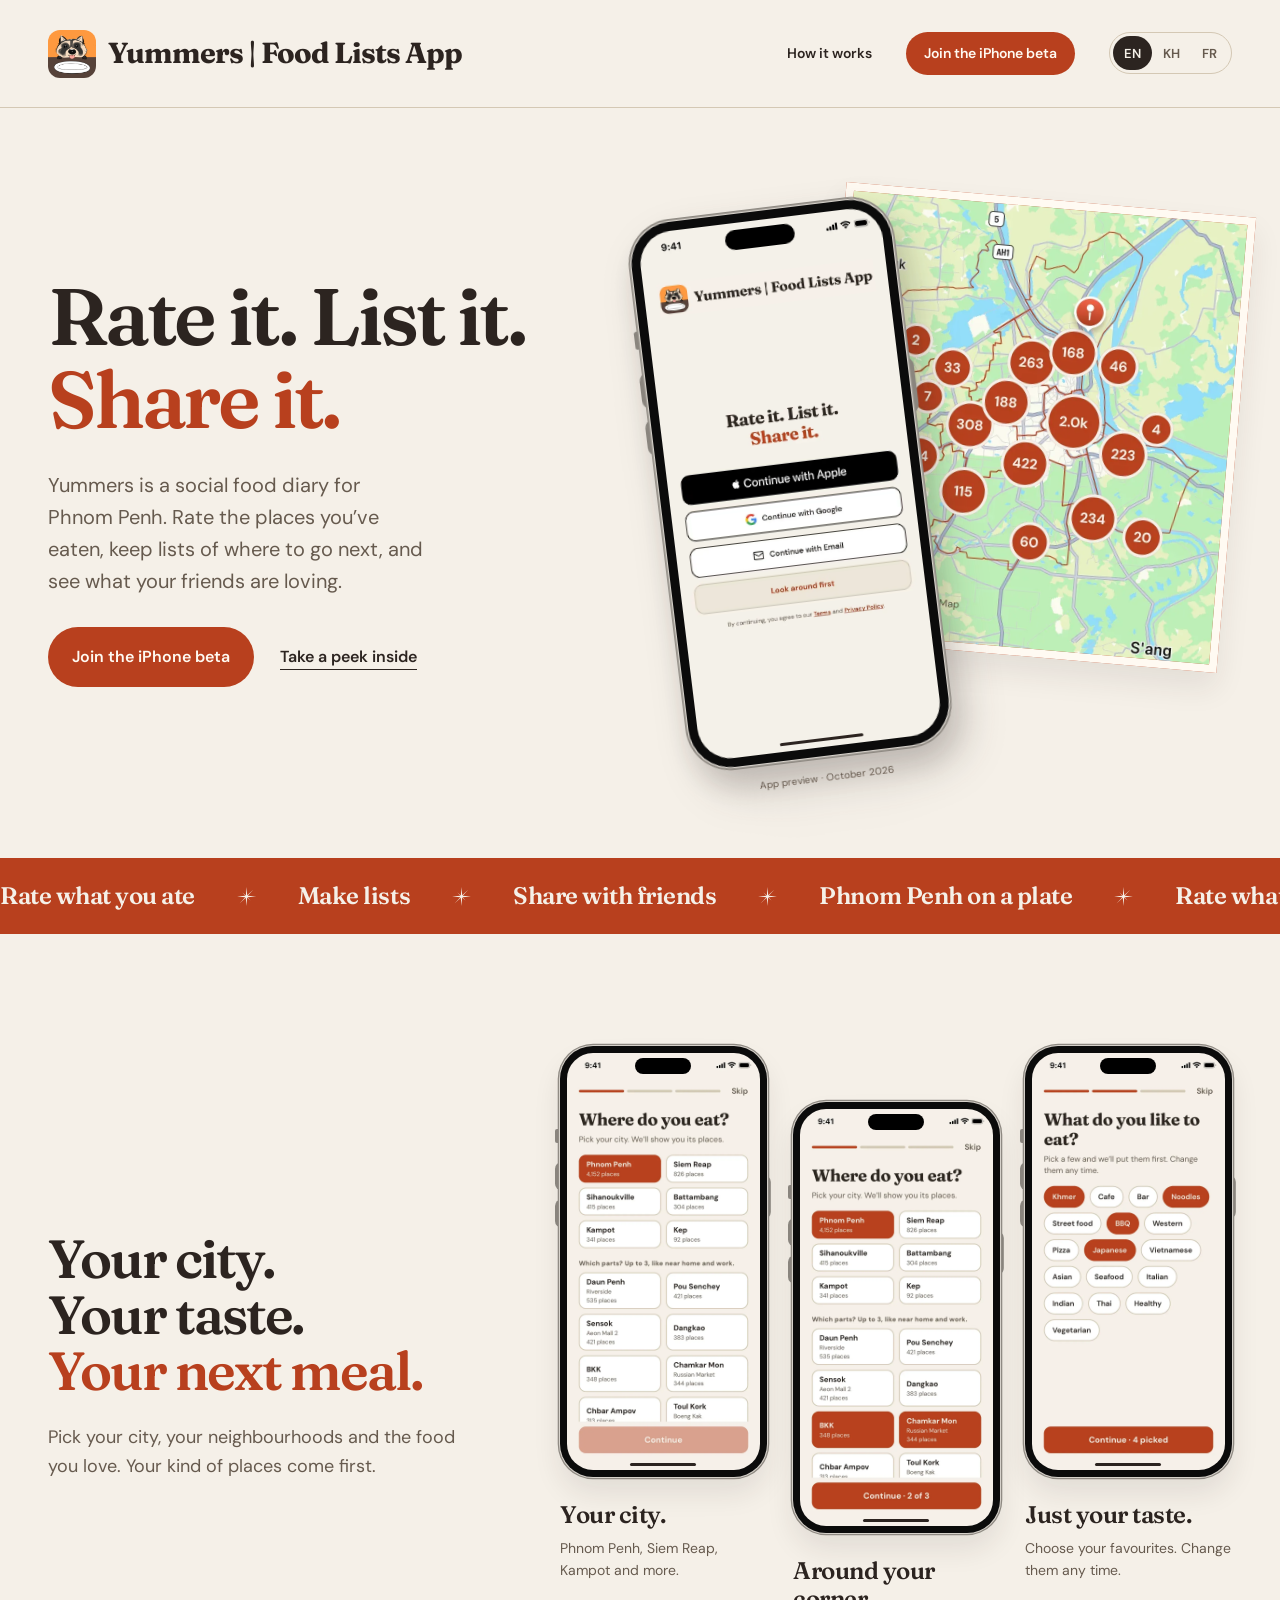
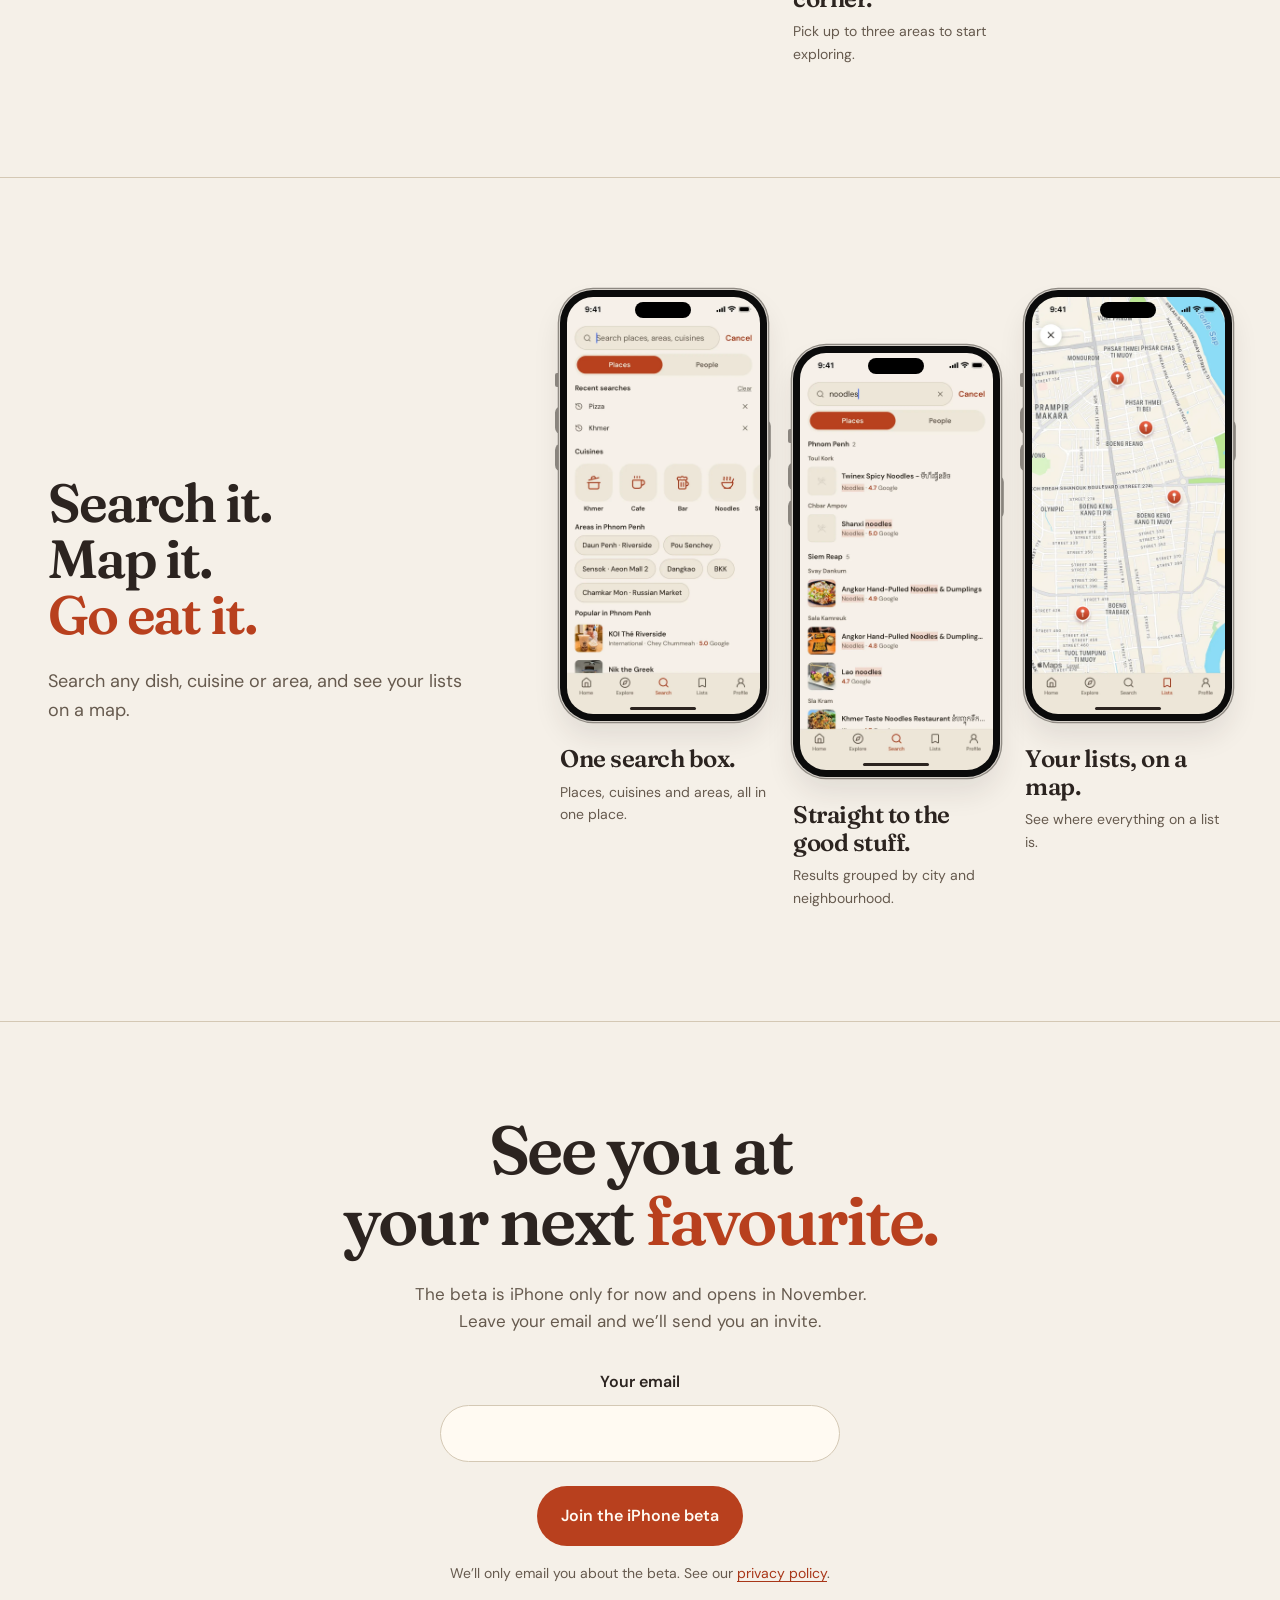
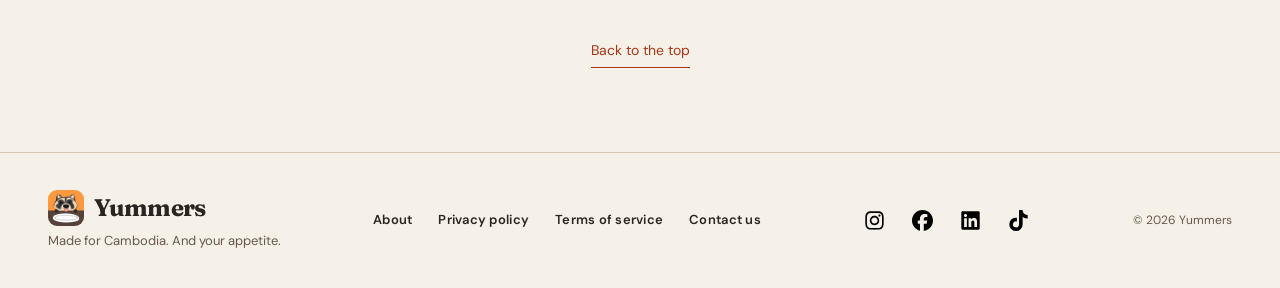
==== index.html @ 22fb8bfe "fix: website polish for phones, French and the language switch - Footer line says "Made for Cambodia" ====
<!doctype html>
<html lang="en">

<head>
    <meta charset="utf-8">
    <meta name="viewport" content="width=device-width,initial-scale=1">
    <title>Yummers | Food Lists</title>
    <meta name="description"
        content="Yummers is a social food app in the making for Phnom Penh. Rate the places you've eaten, make lists, share them, and follow your friends' taste.">
    <link rel="canonical" href="https://yummersapp.com/">
    <meta name="theme-color" content="#b8401e">
    <meta property="og:type" content="website">
    <meta property="og:site_name" content="Yummers">
    <meta property="og:title" content="Yummers | Food Lists">
    <meta property="og:description"
        content="Yummers is a social food app in the making for Phnom Penh. Rate the places you've eaten, make lists, share them, and follow your friends' taste.">
    <meta property="og:url" content="https://yummersapp.com/">
    <meta property="og:image" content="https://yummersapp.com/assets/share.jpg">
    <meta property="og:image:width" content="1200">
    <meta property="og:image:height" content="630">
    <meta property="og:image:alt" content="A bowl of rice noodles with fresh herbs, lime and chilli">
    <meta name="twitter:card" content="summary_large_image">
    <script
        type="application/ld+json">{"@context":"https://schema.org","@graph":[{"@type":"WebSite","name":"Yummers","alternateName":["Yummers app","HungryRaccoon","Hungry Raccoon"],"url":"https://yummersapp.com/"},{"@type":"Organization","name":"Yummers","url":"https://yummersapp.com/","logo":"https://yummersapp.com/assets/logo.png","description":"Yummers is a social food app for Phnom Penh, Cambodia: rate the places you've eaten, make and share lists of where to eat, and follow your friends' taste.","email":"admin@yummersapp.com","contactPoint":{"@type":"ContactPoint","contactType":"customer support","email":"admin@yummersapp.com","url":"https://yummersapp.com/contact","availableLanguage":["English"]},"areaServed":"Phnom Penh, Cambodia","sameAs":["https://www.instagram.com/yummersapp/","https://www.facebook.com/profile.php?id=61594898428255","https://www.linkedin.com/company/hungryraccoon/","https://www.tiktok.com/@hungryraccoonapp"]}]}</script>
    <link rel="icon" href="assets/logo.png">
    <link rel="apple-touch-icon" href="assets/logo.png">
    <link rel="stylesheet" href="fonts.css">
    <link rel="stylesheet" href="style.css">
    <script src="i18n.js" defer></script>
    <script src="site.js" defer></script>
    <script src="https://challenges.cloudflare.com/turnstile/v0/api.js" async defer></script>
</head>

<body><a class="skip" href="#main" data-i18n="skip">Skip to content</a>
    <header class="header wrap"><a href="#" class="brand" aria-label="Yummers home" data-i18n-aria="brandHome"><img class="brand-image"
                src="assets/logo.png" alt="" width="48" height="48"><span class="brand-name">Yummers<span class="brand-tag"> | Food Lists App</span></span></a>
        <nav aria-label="Main navigation" data-i18n-aria="navMain"><a href="#preview" data-i18n="navHow">How it works</a><a
                class="nav-status" href="#launch" data-i18n="navStatus">Join the iPhone beta</a><div class="lang-switch" role="group" aria-label="Language" data-i18n-aria="langGroup"><button type="button" data-lang="en" lang="en" aria-label="English" aria-pressed="true">EN</button><button type="button" data-lang="km" lang="km" aria-label="ខ្មែរ (Khmer)" aria-pressed="false">KH</button><button type="button" data-lang="fr" lang="fr" aria-label="Français (French)" aria-pressed="false">FR</button></div></nav>
    </header>
    <main id="main">
        <section class="hero wrap">
            <div class="hero-copy">
                <h1 data-i18n="heroTitle">Rate it. List it.<br><em>Share it.</em></h1>
                <p class="intro" data-i18n="heroIntro">Yummers is a social food diary for Phnom Penh. Rate the places you’ve eaten, keep
                    lists of where to go next, and see what your friends are loving.</p>
                <div class="hero-actions"><a class="button" href="#launch" data-i18n="heroButton">Join the iPhone beta</a><a class="hero-peek" href="#preview" data-i18n="heroPeek">Take a peek inside</a></div>
            </div>
            <div class="hero-art">
                <figure class="food-photo"><img src="assets/app-explore.webp"
                        alt="Explore: a map of Phnom Penh with clusters of places, and the places in view listed below" data-i18n-alt="exploreAlt" width="828" height="1792">
                    <figcaption data-i18n="foodCaption">Something good is around the corner.</figcaption>
                </figure>
                <figure class="device-figure">
                    <div class="device preview-device"><img class="app-shot" src="assets/app-signin.webp"
                            data-i18n-alt="signinAlt" alt="Yummers sign-in screen: Rate it. List it. Share it., with Continue with Apple, Continue with Google, Continue with Email and Look around first"
                            width="828" height="1800"><span class="home-indicator" aria-hidden="true"></span></div>
                    <figcaption data-i18n="previewCaption">App preview · October 2026</figcaption>
                </figure>
            </div>
        </section>
        <div class="ticker" role="marquee"
            aria-label="Rate what you ate, Make lists, Share with friends, Phnom Penh on a plate" data-i18n-aria="tickerLabel">
            <div class="ticker-track">
                <div class="ticker-group"><span data-i18n="tickerRate">Rate what you ate</span><svg viewBox="0 0 24 24" aria-hidden="true">
                        <path class="ticker-star" d="M12 0 12.9 10.5 20.5 3.5 13.5 11.1 24 12 13.4 12.8 17 17 12.8 13.4 12 24 11.1 13.5 3.5 20.5 10.5 12.9 0 12 10.6 11.2 7 7 11.2 10.6Z" />
                    </svg><span data-i18n="tickerLists">Make lists</span><svg viewBox="0 0 24 24" aria-hidden="true">
                        <path class="ticker-star" d="M12 0 12.9 10.5 20.5 3.5 13.5 11.1 24 12 13.4 12.8 17 17 12.8 13.4 12 24 11.1 13.5 3.5 20.5 10.5 12.9 0 12 10.6 11.2 7 7 11.2 10.6Z" />
                    </svg><span data-i18n="tickerShare">Share with friends</span><svg viewBox="0 0 24 24" aria-hidden="true">
                        <path class="ticker-star" d="M12 0 12.9 10.5 20.5 3.5 13.5 11.1 24 12 13.4 12.8 17 17 12.8 13.4 12 24 11.1 13.5 3.5 20.5 10.5 12.9 0 12 10.6 11.2 7 7 11.2 10.6Z" />
                    </svg><span data-i18n="tickerPlate">Phnom Penh on a plate</span><svg viewBox="0 0 24 24" aria-hidden="true">
                        <path class="ticker-star" d="M12 0 12.9 10.5 20.5 3.5 13.5 11.1 24 12 13.4 12.8 17 17 12.8 13.4 12 24 11.1 13.5 3.5 20.5 10.5 12.9 0 12 10.6 11.2 7 7 11.2 10.6Z" />
                    </svg><span data-i18n="tickerRate">Rate what you ate</span><svg viewBox="0 0 24 24" aria-hidden="true">
                        <path class="ticker-star" d="M12 0 12.9 10.5 20.5 3.5 13.5 11.1 24 12 13.4 12.8 17 17 12.8 13.4 12 24 11.1 13.5 3.5 20.5 10.5 12.9 0 12 10.6 11.2 7 7 11.2 10.6Z" />
                    </svg><span data-i18n="tickerLists">Make lists</span><svg viewBox="0 0 24 24" aria-hidden="true">
                        <path class="ticker-star" d="M12 0 12.9 10.5 20.5 3.5 13.5 11.1 24 12 13.4 12.8 17 17 12.8 13.4 12 24 11.1 13.5 3.5 20.5 10.5 12.9 0 12 10.6 11.2 7 7 11.2 10.6Z" />
                    </svg><span data-i18n="tickerShare">Share with friends</span><svg viewBox="0 0 24 24" aria-hidden="true">
                        <path class="ticker-star" d="M12 0 12.9 10.5 20.5 3.5 13.5 11.1 24 12 13.4 12.8 17 17 12.8 13.4 12 24 11.1 13.5 3.5 20.5 10.5 12.9 0 12 10.6 11.2 7 7 11.2 10.6Z" />
                    </svg><span data-i18n="tickerPlate">Phnom Penh on a plate</span><svg viewBox="0 0 24 24" aria-hidden="true">
                        <path class="ticker-star" d="M12 0 12.9 10.5 20.5 3.5 13.5 11.1 24 12 13.4 12.8 17 17 12.8 13.4 12 24 11.1 13.5 3.5 20.5 10.5 12.9 0 12 10.6 11.2 7 7 11.2 10.6Z" />
                    </svg><span data-i18n="tickerRate">Rate what you ate</span><svg viewBox="0 0 24 24" aria-hidden="true">
                        <path class="ticker-star" d="M12 0 12.9 10.5 20.5 3.5 13.5 11.1 24 12 13.4 12.8 17 17 12.8 13.4 12 24 11.1 13.5 3.5 20.5 10.5 12.9 0 12 10.6 11.2 7 7 11.2 10.6Z" />
                    </svg><span data-i18n="tickerLists">Make lists</span><svg viewBox="0 0 24 24" aria-hidden="true">
                        <path class="ticker-star" d="M12 0 12.9 10.5 20.5 3.5 13.5 11.1 24 12 13.4 12.8 17 17 12.8 13.4 12 24 11.1 13.5 3.5 20.5 10.5 12.9 0 12 10.6 11.2 7 7 11.2 10.6Z" />
                    </svg><span data-i18n="tickerShare">Share with friends</span><svg viewBox="0 0 24 24" aria-hidden="true">
                        <path class="ticker-star" d="M12 0 12.9 10.5 20.5 3.5 13.5 11.1 24 12 13.4 12.8 17 17 12.8 13.4 12 24 11.1 13.5 3.5 20.5 10.5 12.9 0 12 10.6 11.2 7 7 11.2 10.6Z" />
                    </svg><span data-i18n="tickerPlate">Phnom Penh on a plate</span><svg viewBox="0 0 24 24" aria-hidden="true">
                        <path class="ticker-star" d="M12 0 12.9 10.5 20.5 3.5 13.5 11.1 24 12 13.4 12.8 17 17 12.8 13.4 12 24 11.1 13.5 3.5 20.5 10.5 12.9 0 12 10.6 11.2 7 7 11.2 10.6Z" />
                    </svg></div>
                <div class="ticker-group" aria-hidden="true"><span data-i18n="tickerRate">Rate what you ate</span><svg viewBox="0 0 24 24"
                        aria-hidden="true">
                        <path class="ticker-star" d="M12 0 12.9 10.5 20.5 3.5 13.5 11.1 24 12 13.4 12.8 17 17 12.8 13.4 12 24 11.1 13.5 3.5 20.5 10.5 12.9 0 12 10.6 11.2 7 7 11.2 10.6Z" />
                    </svg><span data-i18n="tickerLists">Make lists</span><svg viewBox="0 0 24 24" aria-hidden="true">
                        <path class="ticker-star" d="M12 0 12.9 10.5 20.5 3.5 13.5 11.1 24 12 13.4 12.8 17 17 12.8 13.4 12 24 11.1 13.5 3.5 20.5 10.5 12.9 0 12 10.6 11.2 7 7 11.2 10.6Z" />
                    </svg><span data-i18n="tickerShare">Share with friends</span><svg viewBox="0 0 24 24" aria-hidden="true">
                        <path class="ticker-star" d="M12 0 12.9 10.5 20.5 3.5 13.5 11.1 24 12 13.4 12.8 17 17 12.8 13.4 12 24 11.1 13.5 3.5 20.5 10.5 12.9 0 12 10.6 11.2 7 7 11.2 10.6Z" />
                    </svg><span data-i18n="tickerPlate">Phnom Penh on a plate</span><svg viewBox="0 0 24 24" aria-hidden="true">
                        <path class="ticker-star" d="M12 0 12.9 10.5 20.5 3.5 13.5 11.1 24 12 13.4 12.8 17 17 12.8 13.4 12 24 11.1 13.5 3.5 20.5 10.5 12.9 0 12 10.6 11.2 7 7 11.2 10.6Z" />
                    </svg><span data-i18n="tickerRate">Rate what you ate</span><svg viewBox="0 0 24 24" aria-hidden="true">
                        <path class="ticker-star" d="M12 0 12.9 10.5 20.5 3.5 13.5 11.1 24 12 13.4 12.8 17 17 12.8 13.4 12 24 11.1 13.5 3.5 20.5 10.5 12.9 0 12 10.6 11.2 7 7 11.2 10.6Z" />
                    </svg><span data-i18n="tickerLists">Make lists</span><svg viewBox="0 0 24 24" aria-hidden="true">
                        <path class="ticker-star" d="M12 0 12.9 10.5 20.5 3.5 13.5 11.1 24 12 13.4 12.8 17 17 12.8 13.4 12 24 11.1 13.5 3.5 20.5 10.5 12.9 0 12 10.6 11.2 7 7 11.2 10.6Z" />
                    </svg><span data-i18n="tickerShare">Share with friends</span><svg viewBox="0 0 24 24" aria-hidden="true">
                        <path class="ticker-star" d="M12 0 12.9 10.5 20.5 3.5 13.5 11.1 24 12 13.4 12.8 17 17 12.8 13.4 12 24 11.1 13.5 3.5 20.5 10.5 12.9 0 12 10.6 11.2 7 7 11.2 10.6Z" />
                    </svg><span data-i18n="tickerPlate">Phnom Penh on a plate</span><svg viewBox="0 0 24 24" aria-hidden="true">
                        <path class="ticker-star" d="M12 0 12.9 10.5 20.5 3.5 13.5 11.1 24 12 13.4 12.8 17 17 12.8 13.4 12 24 11.1 13.5 3.5 20.5 10.5 12.9 0 12 10.6 11.2 7 7 11.2 10.6Z" />
                    </svg><span data-i18n="tickerRate">Rate what you ate</span><svg viewBox="0 0 24 24" aria-hidden="true">
                        <path class="ticker-star" d="M12 0 12.9 10.5 20.5 3.5 13.5 11.1 24 12 13.4 12.8 17 17 12.8 13.4 12 24 11.1 13.5 3.5 20.5 10.5 12.9 0 12 10.6 11.2 7 7 11.2 10.6Z" />
                    </svg><span data-i18n="tickerLists">Make lists</span><svg viewBox="0 0 24 24" aria-hidden="true">
                        <path class="ticker-star" d="M12 0 12.9 10.5 20.5 3.5 13.5 11.1 24 12 13.4 12.8 17 17 12.8 13.4 12 24 11.1 13.5 3.5 20.5 10.5 12.9 0 12 10.6 11.2 7 7 11.2 10.6Z" />
                    </svg><span data-i18n="tickerShare">Share with friends</span><svg viewBox="0 0 24 24" aria-hidden="true">
                        <path class="ticker-star" d="M12 0 12.9 10.5 20.5 3.5 13.5 11.1 24 12 13.4 12.8 17 17 12.8 13.4 12 24 11.1 13.5 3.5 20.5 10.5 12.9 0 12 10.6 11.2 7 7 11.2 10.6Z" />
                    </svg><span data-i18n="tickerPlate">Phnom Penh on a plate</span><svg viewBox="0 0 24 24" aria-hidden="true">
                        <path class="ticker-star" d="M12 0 12.9 10.5 20.5 3.5 13.5 11.1 24 12 13.4 12.8 17 17 12.8 13.4 12 24 11.1 13.5 3.5 20.5 10.5 12.9 0 12 10.6 11.2 7 7 11.2 10.6Z" />
                    </svg></div>
            </div>
        </div>
        <section id="preview" class="onboarding wrap" aria-labelledby="preview-title">
            <div class="onboarding-copy">
                <h2 id="preview-title" data-i18n="previewTitle">Your city.<br> Your taste.<br><em>Your next meal.</em></h2>
                <p data-i18n="previewP1">Pick your city, your neighbourhoods and the food you love. Your kind of places come first.</p>
            </div>
            <div class="onboarding-screens">
                <figure>
                    <div class="screen-link">
                        <img src="assets/app-city.webp" width="828" height="1792" loading="lazy" decoding="async" data-i18n-alt="cityAlt" alt="Where do you eat? Pick your city: Phnom Penh is selected, with Siem Reap, Sihanoukville, Battambang, Kampot and Kep.">
                    </div>
                    <figcaption><h3 data-i18n="cityTitle">Your city.</h3><p data-i18n="cityText">Phnom Penh, Siem Reap, Kampot and more.</p></figcaption>
                </figure>
                <figure>
                    <div class="screen-link">
                        <img src="assets/app-areas.webp" width="828" height="1792" loading="lazy" decoding="async" data-i18n-alt="areasAlt" alt="Pick up to three areas of Phnom Penh. BKK and Chamkar Mon are selected.">
                    </div>
                    <figcaption><h3 data-i18n="areasTitle">Around your corner.</h3><p data-i18n="areasText">Pick up to three areas to start exploring.</p></figcaption>
                </figure>
                <figure>
                    <div class="screen-link">
                        <img src="assets/app-tastes.webp" width="828" height="1792" loading="lazy" decoding="async" data-i18n-alt="tastesAlt" alt="What do you like to eat? Khmer, Noodles, BBQ and Japanese are selected.">
                    </div>
                    <figcaption><h3 data-i18n="tastesTitle">Just your taste.</h3><p data-i18n="tastesText">Choose your favourites. Change them any time.</p></figcaption>
                </figure>
            </div>
        </section>
        <section class="onboarding wrap" aria-labelledby="find-title">
            <div class="onboarding-copy">
                <h2 id="find-title" data-i18n="findTitle">Search it.<br>Map it.<br><em>Go eat it.</em></h2>
                <p data-i18n="findP1">Search any dish, cuisine or area, and see your lists on a map.</p>
            </div>
            <div class="onboarding-screens">
                <figure>
                    <div class="screen-link">
                        <img src="assets/app-search.webp" width="828" height="1792" loading="lazy" decoding="async" data-i18n-alt="searchAlt" alt="Search, with cuisines, areas of Phnom Penh and popular places">
                    </div>
                    <figcaption><h3 data-i18n="searchTitle">One search box.</h3><p data-i18n="searchText">Places, cuisines and areas, all in one place.</p></figcaption>
                </figure>
                <figure>
                    <div class="screen-link">
                        <img src="assets/app-search-results.webp" width="828" height="1792" loading="lazy" decoding="async" data-i18n-alt="resultsAlt" alt="Search results for noodles, grouped by city and area">
                    </div>
                    <figcaption><h3 data-i18n="resultsTitle">Straight to the good stuff.</h3><p data-i18n="resultsText">Results grouped by city and neighbourhood.</p></figcaption>
                </figure>
                <figure>
                    <div class="screen-link">
                        <img src="assets/app-list-map.webp" width="828" height="1792" loading="lazy" decoding="async" data-i18n-alt="listMapAlt" alt="The list Noodles I'd cross town for, shown on a map of Phnom Penh">
                    </div>
                    <figcaption><h3 data-i18n="listMapTitle">Your lists, on a map.</h3><p data-i18n="listMapText">See where everything on a list is.</p></figcaption>
                </figure>
            </div>
        </section>
        <section id="launch" class="closing wrap">
            <h2 data-i18n="closingTitle">See you at<br>your next <em>favourite.</em></h2>
            <p data-i18n="closingText">The beta is iPhone only for now and opens in November. <br>Leave your email and we’ll send you an invite.</p>
            <form id="signup" class="signup" action="/api/signup" method="post">
                <div class="signup-fields">
                    <label for="signup-email" class="signup-label" data-i18n="signupEmail">Your email</label>
                    <input id="signup-email" name="email" type="email" required maxlength="254" autocomplete="email">
                    <div class="cf-turnstile" data-sitekey="0x4AAAAAAFbDpWQLmCnXiUkz" data-size="flexible" data-theme="light" data-appearance="interaction-only"></div>
                    <button class="button" type="submit" data-i18n="signupButton">Join the iPhone beta</button>
                    <p class="signup-note" data-i18n="signupNote">We’ll only email you about the beta. See our <a href="/privacy#beta-sign-up">privacy policy</a>.</p>
                </div>
                <div role="status">
                    <p class="signup-done" hidden data-i18n="signupDone">Almost there! Check your inbox for a link to confirm your email.</p>
                    <p class="signup-error" hidden data-i18n="signupError">That didn’t work. Please check your email and try again.</p>
                </div>
            </form>
            <a href="#main" class="back-top" data-i18n="backTop">Back to the top</a>
        </section>
    </main>
    <footer class="footer site-footer wrap">
        <div class="footer-brand"><a class="brand" href="#">Yummers</a><span class="footer-tag" data-i18n="footerTag">Made for Cambodia. And your appetite.</span></div>
        <nav class="footer-links" aria-label="Footer" data-i18n-aria="footerNav"><a href="/about" data-i18n="about">About</a><a href="/privacy" data-i18n="privacy">Privacy policy</a><a
                href="/terms" data-i18n="terms">Terms of service</a><a href="/contact" data-i18n="contact">Contact us</a><span class="footer-lang" data-i18n="footerLang"></span></nav>
        <div class="footer-follow"><a href="https://www.instagram.com/yummersapp/" target="_blank" rel="noopener"
                aria-label="Yummers on Instagram" data-i18n-aria="onInstagram"><img src="/assets/social/instagram.svg" alt="" width="21" height="21"></a><a href="https://www.facebook.com/profile.php?id=61594898428255" target="_blank"
                rel="noopener" aria-label="Yummers on Facebook" data-i18n-aria="onFacebook"><img src="/assets/social/facebook.svg" alt="" width="21" height="21"></a><a href="https://www.linkedin.com/company/hungryraccoon/" target="_blank" rel="noopener"
                aria-label="Yummers on LinkedIn" data-i18n-aria="onLinkedIn"><img src="/assets/social/linkedin.svg" alt="" width="21" height="21"></a><a href="https://www.tiktok.com/@hungryraccoonapp" target="_blank" rel="noopener"
                aria-label="Yummers on TikTok" data-i18n-aria="onTikTok"><img src="/assets/social/tiktok.svg" alt="" width="21" height="21"></a></div><span class="footer-copy">© 2026 Yummers</span>
    </footer>
</body>

</html>
---- fonts.css ----
@font-face {
  font-family: 'DM Sans';
  font-style: normal;
  font-weight: 400;
  font-display: swap;
  src: url(assets/font-0.woff2) format('woff2');
}

@font-face {
  font-family: 'DM Sans';
  font-style: normal;
  font-weight: 500;
  font-display: swap;
  src: url(assets/font-1.woff2) format('woff2');
}

@font-face {
  font-family: 'DM Sans';
  font-style: normal;
  font-weight: 600;
  font-display: swap;
  src: url(assets/font-2.woff2) format('woff2');
}

@font-face {
  font-family: 'DM Sans';
  font-style: normal;
  font-weight: 700;
  font-display: swap;
  src: url(assets/font-3.woff2) format('woff2');
}

@font-face {
  font-family: 'Fraunces';
  font-style: normal;
  font-weight: 600;
  font-display: swap;
  src: url(assets/font-4.woff2) format('woff2');
}

@font-face {
  font-family: 'Fraunces';
  font-style: normal;
  font-weight: 700;
  font-display: swap;
  src: url(assets/font-5.woff2) format('woff2');
}
/* Khmer: only downloaded when Khmer text is on screen (unicode-range). */
@font-face {
  font-family: 'Noto Sans Khmer';
  font-style: normal;
  font-weight: 400;
  font-display: swap;
  src: url(assets/khmer-sans-400.woff2) format('woff2');
  unicode-range: U+1780-17FF, U+19E0-19FF, U+200B-200D, U+25CC;
}

/* Khmer: only downloaded when Khmer text is on screen (unicode-range). */
@font-face {
  font-family: 'Noto Sans Khmer';
  font-style: normal;
  font-weight: 600;
  font-display: swap;
  src: url(assets/khmer-sans-600.woff2) format('woff2');
  unicode-range: U+1780-17FF, U+19E0-19FF, U+200B-200D, U+25CC;
}

/* Khmer: only downloaded when Khmer text is on screen (unicode-range). */
@font-face {
  font-family: 'Noto Sans Khmer';
  font-style: normal;
  font-weight: 700;
  font-display: swap;
  src: url(assets/khmer-sans-700.woff2) format('woff2');
  unicode-range: U+1780-17FF, U+19E0-19FF, U+200B-200D, U+25CC;
}

/* Khmer: only downloaded when Khmer text is on screen (unicode-range). */
@font-face {
  font-family: 'Noto Serif Khmer';
  font-style: normal;
  font-weight: 600;
  font-display: swap;
  src: url(assets/khmer-serif-600.woff2) format('woff2');
  unicode-range: U+1780-17FF, U+19E0-19FF, U+200B-200D, U+25CC;
}

/* Khmer: only downloaded when Khmer text is on screen (unicode-range). */
@font-face {
  font-family: 'Noto Serif Khmer';
  font-style: normal;
  font-weight: 700;
  font-display: swap;
  src: url(assets/khmer-serif-700.woff2) format('woff2');
  unicode-range: U+1780-17FF, U+19E0-19FF, U+200B-200D, U+25CC;
}
---- style.css ----
:root {
    --paper: #f5f0e8;
    --ink: #2c2420;
    --muted: #665a4e;
    --orange: #b8401e;
    --accent: #a83618;
    --line: #d4c8b4;
    --panel: #ede6d8;
    --green: #376244;
    --white: #fffaf2
}

* {
    box-sizing: border-box
}

html {
    scroll-behavior: auto;
    scroll-padding-top: 35px
}

body {
    margin: 0;
    background: var(--paper);
    color: var(--ink);
    font: 16px/1.6 'DM Sans', 'Noto Sans Khmer', sans-serif
}

::selection {
    background: var(--orange);
    color: var(--paper)
}

a {
    color: inherit;
    text-decoration: none
}

a:focus-visible {
    outline: 3px solid var(--orange);
    outline-offset: 6px
}

/* Sections that site.js moves focus to after a jump (Join the iPhone beta,
   Back to the top) aren't controls, so they get no focus ring. */
[tabindex="-1"]:focus {
    outline: none
}

svg {
    width: 24px;
    height: 24px;
    fill: none;
    stroke: currentColor;
    stroke-width: 1.7;
    stroke-linecap: round;
    stroke-linejoin: round;
    flex-shrink: 0
}

.wrap {
    max-width: 1280px;
    margin: 0 auto;
    padding-inline: 48px
}

.header {
    height: 108px;
    display: flex;
    align-items: center;
    justify-content: space-between;
    border-bottom: 1px solid var(--line)
}

.brand {
    font-family: Fraunces, 'Noto Serif Khmer', Georgia, serif;
    font-size: 29px;
    font-weight: 700;
    letter-spacing: -1.1px;
    display: flex;
    align-items: center
}

.mark {
    display: grid;
    place-items: center;
    background: var(--orange);
    color: var(--paper);
    width: 37px;
    height: 39px;
    border-radius: 11px;
    font-size: 30px;
    margin-right: 11px;
    line-height: 1
}

/* The " | Food Lists App" after the name: dropped where it would wrap. */
@media (max-width: 1000px) {
    .brand-tag {
        display: none
    }
}

.brand-dot {
    color: var(--orange)
}

nav {
    display: flex;
    gap: 34px;
    align-items: center;
    font-size: 14px;
    font-weight: 600
}

nav>a {
    white-space: nowrap
}

nav>a:hover {
    color: var(--accent)
}

.header nav .nav-status {
    background: var(--orange);
    color: var(--white);
    padding: 10px 18px;
    border-radius: 50px
}

.header nav .nav-status:hover {
    background: var(--accent)
}

.hero {
    min-height: 750px;
    display: grid;
    grid-template-columns: 1.04fr 1fr;
    align-items: center;
    gap: 20px;
    padding-top: 60px;
    padding-bottom: 64px
}

h1,
h2,
h3,
p,
figure {
    margin: 0
}

h1,
h2 {
    font-family: Fraunces, 'Noto Serif Khmer', Georgia, serif;
    letter-spacing: -.04em;
    font-weight: 600;
    line-height: 1.04
}

h1 {
    font-size: clamp(58px, 6.25vw, 88px);
    position: relative;
    z-index: 2
}

em {
    font-style: normal;
    color: var(--orange)
}

.intro {
    font-size: 20px;
    line-height: 1.6;
    max-width: 380px;
    margin-top: 28px;
    color: var(--muted)
}

.button {
    background: var(--orange);
    color: var(--white);
    display: inline-flex;
    align-items: center;
    gap: 25px;
    padding: 17px 24px;
    border-radius: 50px;
    margin-top: 30px;
    font-weight: 600;
    transition: background .2s, transform .2s
}

.hero-actions {
    display: flex;
    flex-wrap: wrap;
    align-items: center;
    gap: 14px 26px;
    margin-top: 30px
}

.hero-actions .button {
    margin-top: 0
}

.hero-peek {
    font-weight: 600;
    border-bottom: 1px solid currentColor
}

.hero-peek:hover {
    color: var(--accent)
}

.button:hover {
    background: var(--accent);
    transform: translateY(-2px)
}

.button svg {
    width: 19px
}

.hero-art {
    height: 615px;
    position: relative
}

.food-photo {
    position: absolute;
    right: -5px;
    top: 25px;
    width: 72%;
    height: 457px;
    transform: rotate(5deg);
    background: var(--orange);
    border: 8px solid var(--white);
    box-shadow: 0 16px 30px #2c242016
}

.food-photo img {
    width: 100%;
    height: 100%;
    object-fit: cover;
    display: block
}

.food-photo figcaption {
    position: absolute;
    bottom: 14px;
    left: 14px;
    right: 14px;
    background: var(--paper);
    font-family: Fraunces, 'Noto Serif Khmer', serif;
    padding: 10px;
    font-size: 14px;
    text-align: center
}

.device-figure {
    position: absolute;
    left: 0;
    top: 35px;
    width: 262px;
    transform: rotate(-7deg);
    filter: drop-shadow(12px 21px 19px #2c242035)
}

.device {
    position: relative;
    width: 100%;
    aspect-ratio: 882/1818;
    overflow: hidden;
    border-radius: 20%/10%;
    background: #171717
}

.device-figure>figcaption {
    font-size: 10px;
    text-align: center;
    margin-top: 14px;
    color: var(--muted)
}

.small-note {
    position: absolute;
    right: 9%;
    bottom: 15px;
    font-family: Fraunces, 'Noto Serif Khmer', serif;
    font-size: 28px;
    line-height: 1.1;
    transform: rotate(5deg);
    color: var(--accent)
}

.ticker {
    overflow: hidden;
    background: var(--orange);
    color: var(--paper);
    padding: 19px 0
}

.ticker>div {
    white-space: nowrap;
    display: flex;
    gap: 42px;
    justify-content: center;
    font-family: Fraunces, 'Noto Serif Khmer', serif;
    font-size: 24px;
    letter-spacing: -.02em
}

.ticker span {
    font-size: 25px
}












.closing {
    text-align: center;
    padding-top: 92px;
    padding-bottom: 84px
}

.availability {
    font-size: 14px;
    margin-bottom: 24px;
    color: var(--muted)
}

.closing h2 {
    font-size: 68px
}

.closing>p:last-of-type {
    color: var(--muted);
    margin-top: 25px;
    font-size: 17px
}

.signup {
    max-width: 400px;
    margin: 34px auto 28px
}

.signup-label {
    display: block;
    font-weight: 600;
    margin-bottom: 10px
}

.signup input[type=email] {
    width: 100%;
    font: inherit;
    font-size: 16px;
    color: var(--ink);
    background: var(--white);
    border: 1px solid var(--line);
    border-radius: 50px;
    padding: 15px 20px
}

.signup input:focus-visible,
.signup button:focus-visible {
    outline: 3px solid var(--orange);
    outline-offset: 3px
}

/* The bot check, when it has to show itself (index.html keeps it light: it would
   follow the device's dark mode otherwise). Its box is sealed off from our CSS,
   so the spacing and rounding go on the container, which is empty otherwise. */
.signup .cf-turnstile {
    margin-top: 12px;
    border-radius: 12px;
    overflow: hidden
}

.signup .button {
    border: 0;
    font: inherit;
    font-weight: 600;
    cursor: pointer;
    margin-top: 12px
}

.signup-note,
.signup-error {
    font-size: 14px;
    color: var(--muted);
    margin-top: 16px
}

.signup-error {
    color: var(--accent)
}

.signup-done {
    font-size: 18px;
    font-weight: 600;
    color: var(--green)
}

.back-top {
    display: inline-flex;
    gap: 10px;
    align-items: center;
    color: var(--accent);
    font-size: 14px;
    border-bottom: 1px solid var(--accent);
    padding-bottom: 5px;
    margin-top: 27px
}

.back-top svg {
    width: 17px
}

.footer {
    min-height: 115px;
    border-top: 1px solid var(--line);
    display: flex;
    justify-content: space-between;
    align-items: center;
    gap: 20px
}

.footer .brand {
    font-size: 24px
}

.footer>span {
    font-size: 12px;
    color: var(--muted)
}

.skip {
    position: fixed;
    left: 16px;
    top: -200px;
    background: var(--paper);
    padding: 12px;
    z-index: 10
}

.skip:focus {
    top: 10px
}

@media(min-width:1450px) {
    .hero {
        min-height: 780px
    }
}

@media(max-width:1000px) {
    .wrap {
        padding-inline: 30px
    }

    .hero {
        grid-template-columns: 1fr 1fr;
        gap: 8px
    }

    h1 {
        font-size: 65px
    }

    .hero-art {
        height: 570px
    }

    .device-figure {
        width: 235px;
        left: 5px
    }

    .food-photo {
        height: 390px;
        width: 77%;
        top: 65px
    }

    .small-note {
        font-size: 24px;
        bottom: 10px;
        right: 0
    }


}

@media(max-width:700px) {
    .wrap {
        padding-inline: 24px
    }

    .header {
        height: 85px
    }

    .brand {
        font-size: 24px
    }

    .mark {
        width: 31px;
        height: 33px;
        font-size: 26px;
        margin-right: 8px
    }

    nav {
        gap: 0
    }

    nav>a:not(.nav-status) {
        display: none
    }

    .nav-status {
        font-size: 12px
    }

    .hero {
        display: flex;
        flex-direction: column;
        align-items: stretch;
        padding-top: 43px;
        padding-bottom: 43px;
        gap: 18px
    }

    h1 {
        font-size: clamp(51px, 11.7vw, 76px);
        letter-spacing: -.04em
    }

    .intro {
        font-size: 18px;
        max-width: 350px;
        margin-top: 22px
    }

    .button {
        margin-top: 23px;
        padding: 14px 21px;
        font-size: 14px
    }

    .hero-art {
        height: 563px;
        width: 100%;
        max-width: 420px;
        align-self: center;
        margin-top: 6px
    }

    .device-figure {
        left: 8px;
        width: 231px;
        top: 20px
    }

    .food-photo {
        right: 2px;
        top: 66px;
        width: 70%;
        height: 380px;
        border-width: 6px
    }

    .food-photo figcaption {
        font-size: 12px;
        padding: 7px;
        left: 8px;
        right: 8px
    }

    .small-note {
        right: 3px;
        bottom: 5px;
        font-size: 24px
    }

    .ticker {
        padding: 15px 0
    }

    .ticker>div {
        font-size: 20px;
        gap: 24px
    }









    .closing {
        padding-top: 62px;
        padding-bottom: 58px
    }

    .closing h2 {
        font-size: 49px
    }

    .closing>p:last-of-type {
        font-size: 16px
    }

    .closing br {
        display: none
    }

    .closing h2 br {
        display: block
    }

    .footer {
        padding-top: 26px;
        padding-bottom: 28px;
        align-items: flex-start;
        flex-direction: column;
        gap: 12px
    }

    .footer>span {
        font-size: 12px
    }
}

@media(prefers-reduced-motion:reduce) {
    html {
        scroll-behavior: auto
    }

    .button {
        transition: none
    }
}

@media(max-width:360px) {
    .wrap {
        padding-inline: 18px
    }

    .brand {
        font-size: 21px
    }

    .mark {
        display: none
    }

    .hero-art {
        height: 525px
    }

    .device-figure {
        width: 215px
    }

    .food-photo {
        height: 345px
    }

    .small-note {
        font-size: 21px
    }

}

@media(max-width:700px) {
    /* The phone sits clear of the screen edge, with more of the map card beside it. */
    .hero-art {
        height: 520px
    }

    .device-figure {
        left: 22px;
        width: 196px;
        top: 26px
    }

    .food-photo {
        width: 66%;
        height: 400px;
        top: 40px;
        right: 4px
    }

    .small-note {
        bottom: 7px
    }
}

@media(max-width:360px) {
    .hero-art {
        height: 480px
    }

    .device-figure {
        width: 176px
    }
}

.ticker svg {
    width: 19px;
    height: 19px;
    align-self: center
}

.brand-image {
    width: 48px;
    height: 48px;
    border-radius: 12px;
    margin-right: 12px;
    object-fit: cover
}

.brand {
    letter-spacing: -.035em
}

.archive-device {
    border: 7px solid #181818;
    border-radius: 43px;
    background: #cf4925;
    box-shadow: inset 0 0 0 1px #777;
    aspect-ratio: 262/540
}

.home-indicator {
    position: absolute;
    bottom: 8px;
    left: 33%;
    width: 34%;
    height: 4px;
    background: var(--ink);
    border-radius: 4px
}

.footer .brand:before {
    content: "";
    width: 36px;
    height: 36px;
    background: url('assets/logo.png') center/cover;
    border-radius: 9px;
    margin-right: 10px
}

@media(max-width:700px) {
    .header .brand {
        font-size: 23px
    }

    .brand-image {
        width: 39px;
        height: 39px;
        margin-right: 8px
    }

    .header nav .nav-status {
        font-size: 12px
    }

    .archive-device {
        border-radius: 38px
    }

    .device-figure>figcaption {
        font-size: 10px
    }
}

@media(max-width:360px) {
    .header .brand {
        font-size: 20px
    }

    .brand-image {
        width: 33px;
        height: 33px
    }
}

/* Crop below the archived mockup corners; the iPhone owns the outer frame. */
.archive-device {
    background: #d44c2a
}

.food-photo figcaption {
    display: none
}

/* Ticker: scrolls right to left. Two identical groups, moved left by exactly one group, loop without a seam. */
.ticker>.ticker-track {
    display: flex;
    width: max-content;
    gap: 0;
    justify-content: flex-start;
    animation: ticker-scroll 45s linear infinite
}

.ticker:hover>.ticker-track {
    animation-play-state: paused
}

.ticker-group {
    display: flex;
    align-items: center;
    gap: 42px;
    padding-right: 42px;
    flex-shrink: 0
}

.ticker-group span {
    font-size: inherit
}

@keyframes ticker-scroll {
    from {
        transform: translateX(0)
    }

    to {
        transform: translateX(-50%)
    }
}

@media(max-width:700px) {
    .ticker-group {
        gap: 24px;
        padding-right: 24px
    }

    .ticker>.ticker-track {
        animation-duration: 35s
    }
}

@media(prefers-reduced-motion:reduce) {
    .ticker>.ticker-track {
        animation: none
    }
}

/* Anchor links (Meet the app, On the menu, Take a look around, Back to the top) glide instead of jumping. */
html {
    scroll-behavior: smooth
}

@media(prefers-reduced-motion:reduce) {
    html {
        scroll-behavior: auto
    }
}

/* Footer: one block, no inner divider. Desktop: brand, links, icons, copyright in a row; phone: stacked. */
.site-footer {
    display: flex;
    align-items: center;
    justify-content: space-between;
    flex-wrap: wrap;
    gap: 18px 36px;
    padding-top: 36px;
    padding-bottom: 36px
}

.footer-brand {
    display: flex;
    flex-direction: column;
    gap: 4px
}

.footer-tag {
    font-size: 13px;
    color: var(--muted)
}

.footer-links {
    display: flex;
    gap: 26px;
    font-size: 13px;
    font-weight: 600;
    letter-spacing: .02em
}

.footer-links a:hover {
    color: var(--accent)
}

.footer-follow {
    display: flex;
    gap: 4px
}

.footer-follow a {
    display: grid;
    place-items: center;
    width: 44px;
    height: 44px;
    border-radius: 50%;
    color: var(--ink)
}

.footer-follow a:hover {
    color: var(--accent);
    background: var(--panel)
}

.footer-follow svg,
.footer-follow img {
    width: 21px;
    height: 21px
}

.footer-copy {
    font-size: 12px;
    color: var(--muted)
}

@media(max-width:1000px) {
    .site-footer {
        justify-content: flex-start
    }

    .footer-brand {
        flex-basis: 100%
    }
}

@media(max-width:700px) {
    .site-footer {
        flex-direction: column;
        align-items: flex-start;
        gap: 14px
    }

    /* Two by two, so no link sits alone on its own row. Khmer's short labels fit one row. */
    .footer-links {
        display: grid;
        grid-template-columns: auto auto;
        gap: 0 28px
    }

    html:lang(km) .footer-links {
        display: flex;
        flex-wrap: wrap;
        gap: 4px 22px
    }

    .footer-follow {
        margin-left: -11px
    }
}

/* Privacy policy page */
.legal {
    max-width: 760px;
    padding-top: 64px;
    padding-bottom: 80px
}

.legal h1 {
    font-size: clamp(44px, 6vw, 64px)
}

.legal-updated {
    color: var(--muted);
    font-size: 14px;
    margin-top: 12px
}

.legal h2 {
    font-size: 28px;
    margin-top: 44px;
    margin-bottom: 12px;
    letter-spacing: -.03em
}

.legal p {
    color: var(--ink);
    font-size: 17px;
    line-height: 1.7;
    margin-top: 12px;
    max-width: 65ch
}

.legal a {
    color: var(--accent);
    text-decoration: underline;
    text-underline-offset: 3px
}

/* The header's mobile rule hides nav links; the footer's must stay visible. */
.site-footer .footer-links>a {
    display: inline-block;
    padding: 10px 0
}

/* Links in the closing line. */
.closing a:not(.back-top) {
    color: var(--accent);
    text-decoration: underline;
    text-underline-offset: 3px
}

.archive-device .home-indicator {
    z-index: 1
}

.archive-device .app-shot {
    position: absolute;
    inset: 0;
    display: block;
    width: 100%;
    height: 100%;
    max-width: none;
    margin: 0;
    object-fit: cover;
    object-position: top
}

/* App previews are drawn as iPhones: black bezel, metal rim, Dynamic Island
   and side buttons. cqw is the phone's width, so every size matches. */
.device-figure,
.onboarding-screens figure { container-type: inline-size; isolation: isolate; }
.onboarding-screens figure { position: relative; }
.preview-device,
.screen-link {
    position: relative;
    overflow: hidden;
    aspect-ratio: auto;
    padding: 3.4cqw;
    border: 0;
    border-radius: 16cqw;
    background: #0b0b0b;
    box-shadow: 0 0 0 .5cqw #d6d1ca, 0 0 0 1.1cqw #8e8982, 0 16px 28px #2c242018;
}
.preview-device .app-shot,
.screen-link img { display: block; width: 100%; height: auto; margin: 0; border-radius: 12.6cqw; }
/* Dynamic Island */
.preview-device::before,
.screen-link::before {
    content: "";
    position: absolute;
    top: 6cqw;
    left: 36.5cqw;
    width: 27cqw;
    height: 7.6cqw;
    border-radius: 4cqw;
    background: #000;
}
.preview-device .home-indicator,
.screen-link::after {
    content: "";
    position: absolute;
    bottom: 5.5cqw;
    left: 34cqw;
    width: 32cqw;
    height: 1.3cqw;
    border-radius: 1cqw;
    background: var(--ink);
}
/* Action and volume buttons on the left, the side button on the right: one
   button plus three copies of it as shadows, tucked behind the frame. */
.device-figure::before,
.onboarding-screens figure::before {
    content: "";
    position: absolute;
    z-index: -1;
    left: -2.2cqw;
    top: 40cqw;
    width: 2.4cqw;
    height: 7cqw;
    border-radius: 1cqw;
    background: #8e8982;
    box-shadow: 3.5cqw 19.5cqw 0 3.5cqw #8e8982, 3.5cqw 37.5cqw 0 3.5cqw #8e8982, 94.5cqw 29.5cqw 0 7.5cqw #8e8982;
}
.onboarding {
    display: grid;
    grid-template-columns: .9fr 1.35fr;
    align-items: center;
    gap: 64px;
    padding-block: 112px;
    border-bottom: 1px solid var(--line);
}
.onboarding h2 { font-size: clamp(38px, 4.2vw, 58px); }
.onboarding-copy > p {
    max-width: 36ch;
    margin-top: 24px;
    color: var(--muted);
    font-size: 18px;
}
.onboarding-screens { display: grid; grid-template-columns: repeat(3, 1fr); gap: 26px; }
.onboarding-screens figure:nth-child(2) { margin-top: 56px; }
.onboarding-screens figcaption { padding-top: 24px; }
.onboarding-screens h3 { font: 600 24px/1.15 Fraunces, 'Noto Serif Khmer', Georgia, serif; letter-spacing: -.02em; }
.onboarding-screens figcaption p { margin-top: 8px; font-size: 14px; color: var(--muted); }
@media (max-width: 1000px) {
    .onboarding { gap: 32px; grid-template-columns: .85fr 1.4fr; }
    .onboarding-screens { gap: 18px; }
}
@media (max-width: 700px) {
    .onboarding { grid-template-columns: 1fr; gap: 40px; padding-block: 64px; }
    .onboarding h2 { max-width: 12ch; }
    .onboarding-copy > p { max-width: 42ch; }
    /* Three phones side by side are too small on a phone, so they swipe. */
    .onboarding-screens { grid-template-columns: none; grid-auto-flow: column; grid-auto-columns: 64%; overflow-x: auto; scroll-snap-type: x mandatory; padding: 0 6px 12px; }
    .onboarding-screens figure { scroll-snap-align: start; }
    .onboarding-screens h3 { font-size: 21px; }
    .onboarding-screens figure:nth-child(2) { margin-top: 0; }
    .screen-dots { display: flex; justify-content: center; gap: 8px; margin-top: -22px; }
    .screen-dots span { width: 8px; height: 8px; border-radius: 4px; background: var(--line); transition: width .2s, background .2s; }
    .screen-dots span.on { width: 22px; background: var(--accent); }
}
.screen-dots { display: none; }
/* site.js: on phones the row is pinned and scrolling down moves it, so no sideways swipe or snap. */
.pinned .screen-pin { position: sticky; }
.pinned .onboarding-screens { overflow-x: hidden; scroll-snap-type: none; }

.ticker .ticker-star { fill: currentColor; stroke: none; }

.footer-follow img { display: block; }

/* "Take a peek inside" lands on the section itself. The page-wide 35px
   scroll-padding would otherwise leave a cut-off strip of the ticker above it. */
#preview { scroll-margin-top: -35px; }

/* English / Khmer / French switch (i18n.js) */
.lang-switch {
    position: relative;
    display: inline-flex;
    border: 1px solid var(--line);
    border-radius: 999px;
    padding: 3px
}

.lang-switch button {
    font: 600 13px/1 'Noto Sans Khmer', 'DM Sans', sans-serif;
    color: var(--muted);
    background: none;
    border: 0;
    border-radius: 999px;
    padding: 8px 11px;
    min-height: 34px;
    cursor: pointer;
    position: relative;
    transition: color .3s ease
}

.lang-switch button:hover {
    color: var(--accent)
}

.lang-switch button[aria-pressed="true"] {
    background: var(--ink);
    color: var(--paper);
    cursor: default
}

.lang-switch button:focus-visible {
    outline: 3px solid var(--orange);
    outline-offset: 2px
}

/* French nav labels run longer; tighten the header before it meets the logo. */
@media (min-width: 701px) and (max-width: 900px) {
    nav {
        gap: 16px
    }
}

@media (min-width: 701px) and (max-width: 780px) {
    nav>a:not(.nav-status) {
        display: none
    }
}

@media (max-width: 760px) {
    nav .lang-switch {
        margin-left: 14px
    }

    .lang-switch button {
        font-size: 12px;
        padding: 7px 9px
    }
}

/* Khmer stacks vowels above and consonants below the base letter, so the
   tight Latin line heights clip it, and negative tracking breaks clusters. */
html:lang(km) body {
    line-height: 1.85
}

html:lang(km) h1,
html:lang(km) h2,
html:lang(km) h3,
html:lang(km) .ticker,
html:lang(km) .small-note,
html:lang(km) figcaption {
    letter-spacing: normal;
    line-height: 1.5
}

html:lang(km) h1 {
    font-size: clamp(40px, 4.4vw, 62px)
}

html:lang(km) .closing h2,
html:lang(km) .onboarding h2 {
    font-size: clamp(32px, 3.6vw, 48px)
}

@media (max-width: 540px) {
    /* The beta button and the language switch fill a narrow phone's header,
       so the homepage shows the logo without the wordmark. */
    .header .brand-name {
        display: none
    }

    nav .lang-switch {
        margin-left: 8px
    }
}

/* The pill behind the chosen language; i18n.js sets where it sits.
   Until it does (or without JavaScript) the chosen button keeps its own fill. */
.lang-switch[style] button[aria-pressed="true"] {
    background: none
}

.lang-switch[style]:before {
    content: "";
    position: absolute;
    top: 3px;
    bottom: 3px;
    left: 0;
    width: var(--pill-w);
    transform: translateX(var(--pill-x));
    border-radius: 999px;
    background: var(--ink)
}

/* Animate only once someone switches, so the pill doesn't slide in on load. */
.lang-slide:before {
    transition: transform .3s ease, width .3s ease
}

@media (prefers-reduced-motion: reduce) {
    .lang-slide:before,
    .lang-switch button {
        transition: none
    }
}

/* Khmer and French: a ring round the footer links, labelled once, says those pages are in English. */
html:lang(km) .footer-links,
html:lang(fr) .footer-links {
    position: relative;
    padding: 2px 20px;
    border: 1.5px solid var(--accent);
    border-radius: 24px
}

.footer-lang {
    position: absolute;
    top: -9px;
    left: 16px;
    padding: 0 6px;
    background: var(--paper);
    color: var(--accent);
    font-size: 11px;
    line-height: 16px
}

.footer-lang:empty {
    display: none
}
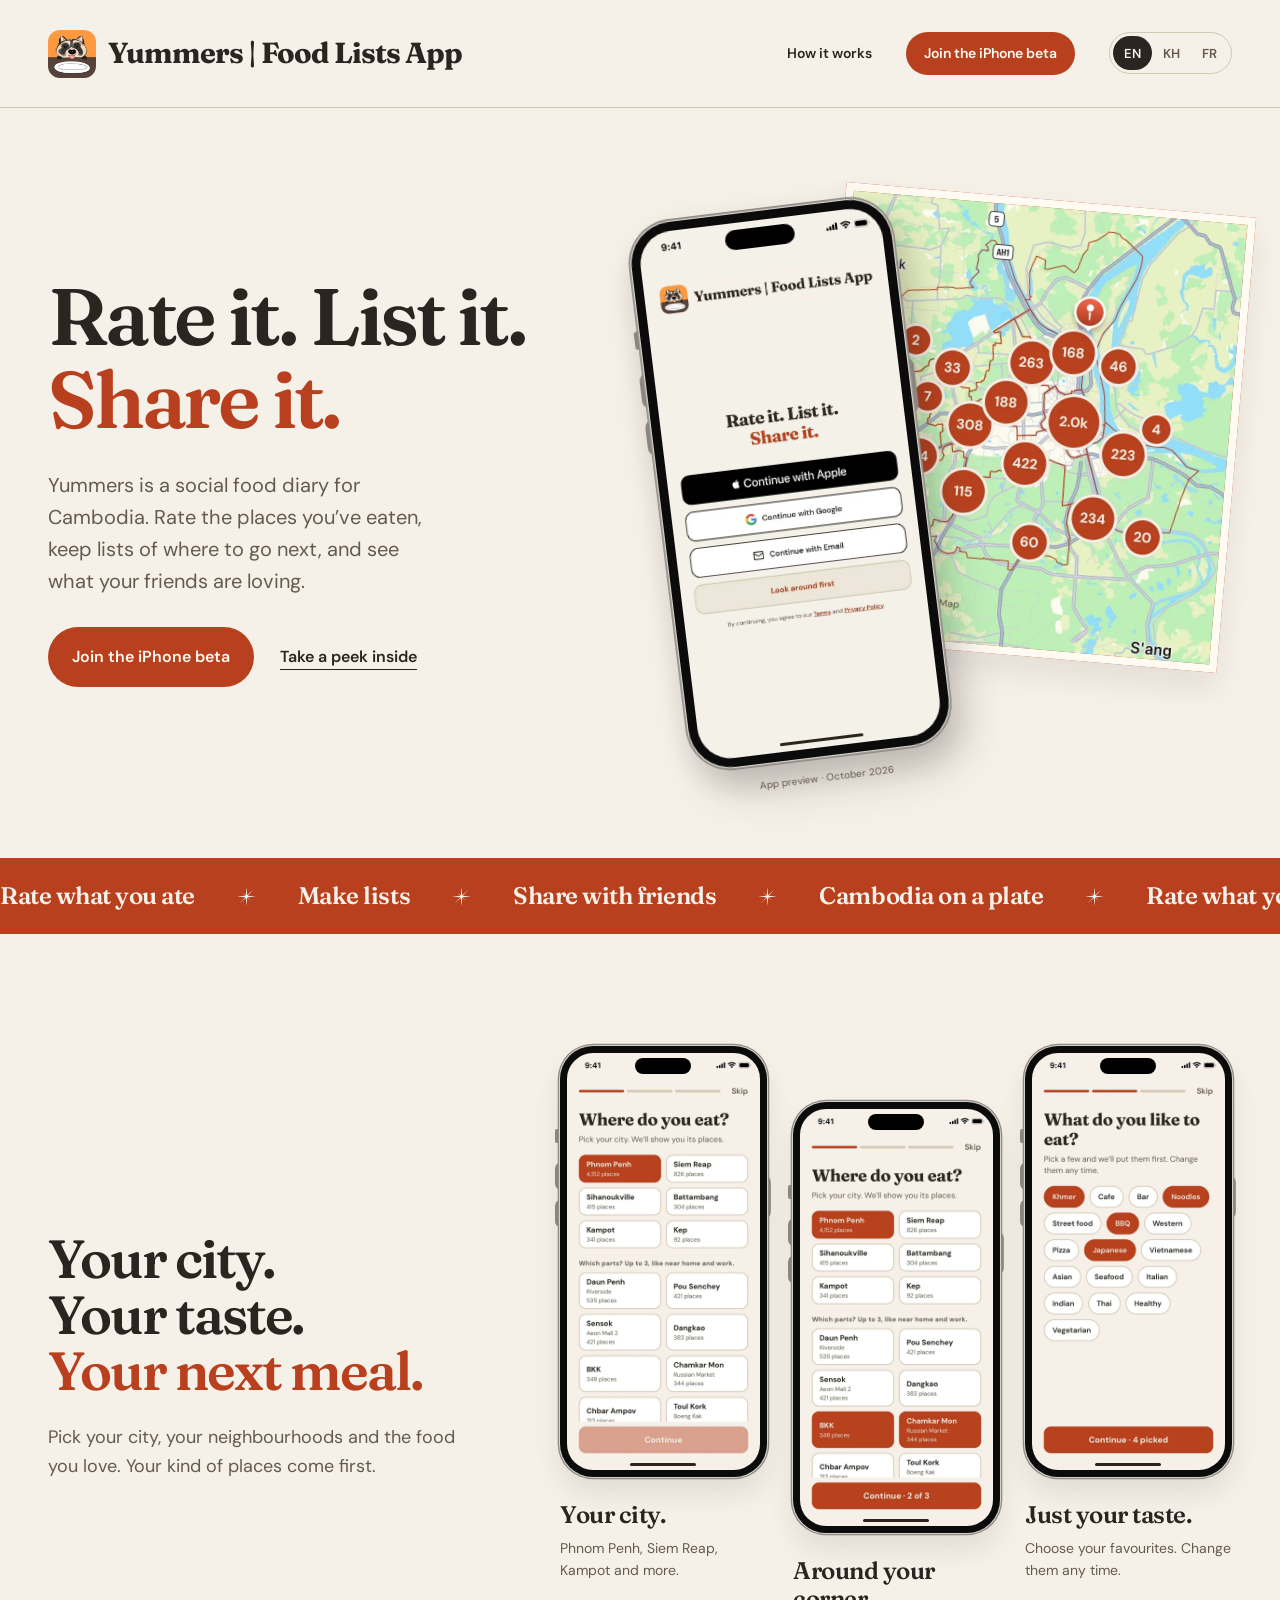
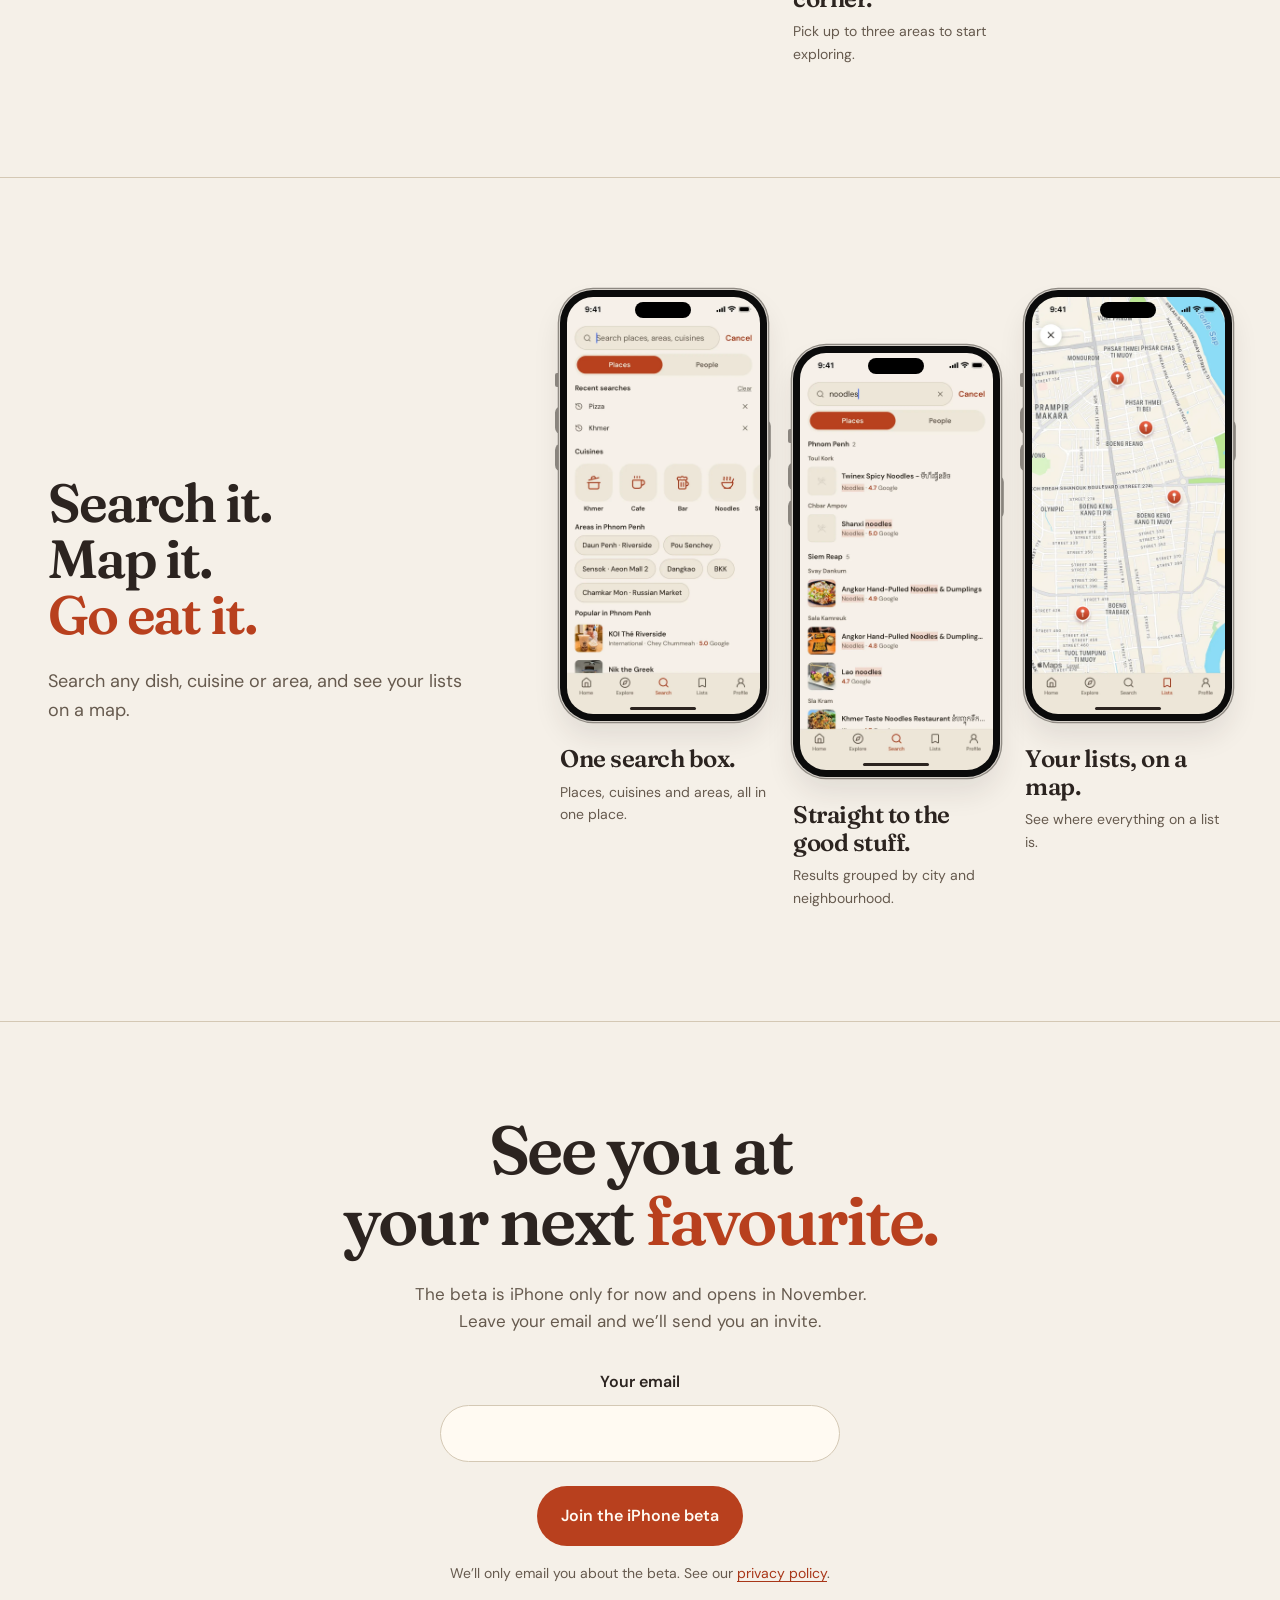
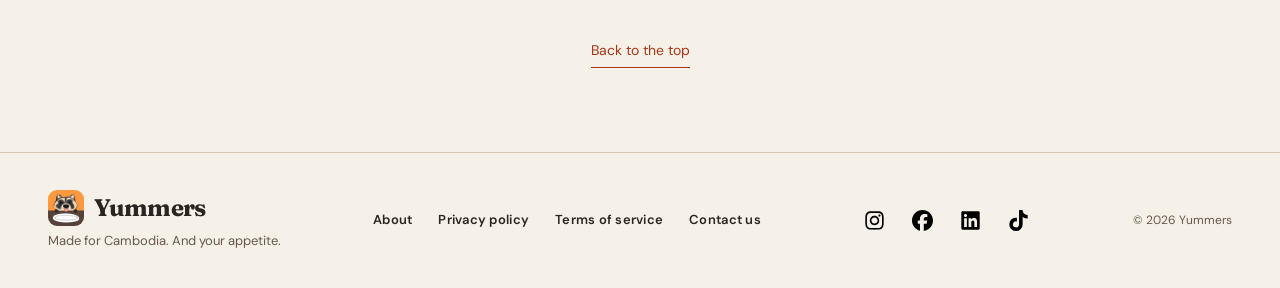
==== commit e4b384c7: "Merge remote-tracking branch 'origin/main' into fix/tagline-cambodia # Conflicts: #	i18n.js" ====
--- a/index.html
+++ b/index.html
@@ -6,14 +6,14 @@
     <meta name="viewport" content="width=device-width,initial-scale=1">
     <title>Yummers | Food Lists</title>
     <meta name="description"
-        content="Yummers is a social food app in the making for Phnom Penh. Rate the places you've eaten, make lists, share them, and follow your friends' taste.">
+        content="Yummers is a social food app in the making for Cambodia. Rate the places you've eaten, make lists, share them, and follow your friends' taste.">
     <link rel="canonical" href="https://yummersapp.com/">
     <meta name="theme-color" content="#b8401e">
     <meta property="og:type" content="website">
     <meta property="og:site_name" content="Yummers">
     <meta property="og:title" content="Yummers | Food Lists">
     <meta property="og:description"
-        content="Yummers is a social food app in the making for Phnom Penh. Rate the places you've eaten, make lists, share them, and follow your friends' taste.">
+        content="Yummers is a social food app in the making for Cambodia. Rate the places you've eaten, make lists, share them, and follow your friends' taste.">
     <meta property="og:url" content="https://yummersapp.com/">
     <meta property="og:image" content="https://yummersapp.com/assets/share.jpg">
     <meta property="og:image:width" content="1200">
@@ -21,7 +21,7 @@
     <meta property="og:image:alt" content="A bowl of rice noodles with fresh herbs, lime and chilli">
     <meta name="twitter:card" content="summary_large_image">
     <script
-        type="application/ld+json">{"@context":"https://schema.org","@graph":[{"@type":"WebSite","name":"Yummers","alternateName":["Yummers app","HungryRaccoon","Hungry Raccoon"],"url":"https://yummersapp.com/"},{"@type":"Organization","name":"Yummers","url":"https://yummersapp.com/","logo":"https://yummersapp.com/assets/logo.png","description":"Yummers is a social food app for Phnom Penh, Cambodia: rate the places you've eaten, make and share lists of where to eat, and follow your friends' taste.","email":"admin@yummersapp.com","contactPoint":{"@type":"ContactPoint","contactType":"customer support","email":"admin@yummersapp.com","url":"https://yummersapp.com/contact","availableLanguage":["English"]},"areaServed":"Phnom Penh, Cambodia","sameAs":["https://www.instagram.com/yummersapp/","https://www.facebook.com/profile.php?id=61594898428255","https://www.linkedin.com/company/hungryraccoon/","https://www.tiktok.com/@hungryraccoonapp"]}]}</script>
+        type="application/ld+json">{"@context":"https://schema.org","@graph":[{"@type":"WebSite","name":"Yummers","alternateName":["Yummers app","HungryRaccoon","Hungry Raccoon"],"url":"https://yummersapp.com/"},{"@type":"Organization","name":"Yummers","url":"https://yummersapp.com/","logo":"https://yummersapp.com/assets/logo.png","description":"Yummers is a social food app for Cambodia: rate the places you've eaten, make and share lists of where to eat, and follow your friends' taste.","email":"admin@yummersapp.com","contactPoint":{"@type":"ContactPoint","contactType":"customer support","email":"admin@yummersapp.com","url":"https://yummersapp.com/contact","availableLanguage":["English"]},"areaServed":"Cambodia","sameAs":["https://www.instagram.com/yummersapp/","https://www.facebook.com/profile.php?id=61594898428255","https://www.linkedin.com/company/hungryraccoon/","https://www.tiktok.com/@hungryraccoonapp"]}]}</script>
     <link rel="icon" href="assets/logo.png">
     <link rel="apple-touch-icon" href="assets/logo.png">
     <link rel="stylesheet" href="fonts.css">
@@ -41,7 +41,7 @@
         <section class="hero wrap">
             <div class="hero-copy">
                 <h1 data-i18n="heroTitle">Rate it. List it.<br><em>Share it.</em></h1>
-                <p class="intro" data-i18n="heroIntro">Yummers is a social food diary for Phnom Penh. Rate the places you’ve eaten, keep
+                <p class="intro" data-i18n="heroIntro">Yummers is a social food diary for Cambodia. Rate the places you’ve eaten, keep
                     lists of where to go next, and see what your friends are loving.</p>
                 <div class="hero-actions"><a class="button" href="#launch" data-i18n="heroButton">Join the iPhone beta</a><a class="hero-peek" href="#preview" data-i18n="heroPeek">Take a peek inside</a></div>
             </div>
@@ -59,7 +59,7 @@
             </div>
         </section>
         <div class="ticker" role="marquee"
-            aria-label="Rate what you ate, Make lists, Share with friends, Phnom Penh on a plate" data-i18n-aria="tickerLabel">
+            aria-label="Rate what you ate, Make lists, Share with friends, Cambodia on a plate" data-i18n-aria="tickerLabel">
             <div class="ticker-track">
                 <div class="ticker-group"><span data-i18n="tickerRate">Rate what you ate</span><svg viewBox="0 0 24 24" aria-hidden="true">
                         <path class="ticker-star" d="M12 0 12.9 10.5 20.5 3.5 13.5 11.1 24 12 13.4 12.8 17 17 12.8 13.4 12 24 11.1 13.5 3.5 20.5 10.5 12.9 0 12 10.6 11.2 7 7 11.2 10.6Z" />
@@ -67,23 +67,23 @@
                         <path class="ticker-star" d="M12 0 12.9 10.5 20.5 3.5 13.5 11.1 24 12 13.4 12.8 17 17 12.8 13.4 12 24 11.1 13.5 3.5 20.5 10.5 12.9 0 12 10.6 11.2 7 7 11.2 10.6Z" />
                     </svg><span data-i18n="tickerShare">Share with friends</span><svg viewBox="0 0 24 24" aria-hidden="true">
                         <path class="ticker-star" d="M12 0 12.9 10.5 20.5 3.5 13.5 11.1 24 12 13.4 12.8 17 17 12.8 13.4 12 24 11.1 13.5 3.5 20.5 10.5 12.9 0 12 10.6 11.2 7 7 11.2 10.6Z" />
-                    </svg><span data-i18n="tickerPlate">Phnom Penh on a plate</span><svg viewBox="0 0 24 24" aria-hidden="true">
-                        <path class="ticker-star" d="M12 0 12.9 10.5 20.5 3.5 13.5 11.1 24 12 13.4 12.8 17 17 12.8 13.4 12 24 11.1 13.5 3.5 20.5 10.5 12.9 0 12 10.6 11.2 7 7 11.2 10.6Z" />
-                    </svg><span data-i18n="tickerRate">Rate what you ate</span><svg viewBox="0 0 24 24" aria-hidden="true">
-                        <path class="ticker-star" d="M12 0 12.9 10.5 20.5 3.5 13.5 11.1 24 12 13.4 12.8 17 17 12.8 13.4 12 24 11.1 13.5 3.5 20.5 10.5 12.9 0 12 10.6 11.2 7 7 11.2 10.6Z" />
-                    </svg><span data-i18n="tickerLists">Make lists</span><svg viewBox="0 0 24 24" aria-hidden="true">
-                        <path class="ticker-star" d="M12 0 12.9 10.5 20.5 3.5 13.5 11.1 24 12 13.4 12.8 17 17 12.8 13.4 12 24 11.1 13.5 3.5 20.5 10.5 12.9 0 12 10.6 11.2 7 7 11.2 10.6Z" />
-                    </svg><span data-i18n="tickerShare">Share with friends</span><svg viewBox="0 0 24 24" aria-hidden="true">
-                        <path class="ticker-star" d="M12 0 12.9 10.5 20.5 3.5 13.5 11.1 24 12 13.4 12.8 17 17 12.8 13.4 12 24 11.1 13.5 3.5 20.5 10.5 12.9 0 12 10.6 11.2 7 7 11.2 10.6Z" />
-                    </svg><span data-i18n="tickerPlate">Phnom Penh on a plate</span><svg viewBox="0 0 24 24" aria-hidden="true">
-                        <path class="ticker-star" d="M12 0 12.9 10.5 20.5 3.5 13.5 11.1 24 12 13.4 12.8 17 17 12.8 13.4 12 24 11.1 13.5 3.5 20.5 10.5 12.9 0 12 10.6 11.2 7 7 11.2 10.6Z" />
-                    </svg><span data-i18n="tickerRate">Rate what you ate</span><svg viewBox="0 0 24 24" aria-hidden="true">
-                        <path class="ticker-star" d="M12 0 12.9 10.5 20.5 3.5 13.5 11.1 24 12 13.4 12.8 17 17 12.8 13.4 12 24 11.1 13.5 3.5 20.5 10.5 12.9 0 12 10.6 11.2 7 7 11.2 10.6Z" />
-                    </svg><span data-i18n="tickerLists">Make lists</span><svg viewBox="0 0 24 24" aria-hidden="true">
-                        <path class="ticker-star" d="M12 0 12.9 10.5 20.5 3.5 13.5 11.1 24 12 13.4 12.8 17 17 12.8 13.4 12 24 11.1 13.5 3.5 20.5 10.5 12.9 0 12 10.6 11.2 7 7 11.2 10.6Z" />
-                    </svg><span data-i18n="tickerShare">Share with friends</span><svg viewBox="0 0 24 24" aria-hidden="true">
-                        <path class="ticker-star" d="M12 0 12.9 10.5 20.5 3.5 13.5 11.1 24 12 13.4 12.8 17 17 12.8 13.4 12 24 11.1 13.5 3.5 20.5 10.5 12.9 0 12 10.6 11.2 7 7 11.2 10.6Z" />
-                    </svg><span data-i18n="tickerPlate">Phnom Penh on a plate</span><svg viewBox="0 0 24 24" aria-hidden="true">
+                    </svg><span data-i18n="tickerPlate">Cambodia on a plate</span><svg viewBox="0 0 24 24" aria-hidden="true">
+                        <path class="ticker-star" d="M12 0 12.9 10.5 20.5 3.5 13.5 11.1 24 12 13.4 12.8 17 17 12.8 13.4 12 24 11.1 13.5 3.5 20.5 10.5 12.9 0 12 10.6 11.2 7 7 11.2 10.6Z" />
+                    </svg><span data-i18n="tickerRate">Rate what you ate</span><svg viewBox="0 0 24 24" aria-hidden="true">
+                        <path class="ticker-star" d="M12 0 12.9 10.5 20.5 3.5 13.5 11.1 24 12 13.4 12.8 17 17 12.8 13.4 12 24 11.1 13.5 3.5 20.5 10.5 12.9 0 12 10.6 11.2 7 7 11.2 10.6Z" />
+                    </svg><span data-i18n="tickerLists">Make lists</span><svg viewBox="0 0 24 24" aria-hidden="true">
+                        <path class="ticker-star" d="M12 0 12.9 10.5 20.5 3.5 13.5 11.1 24 12 13.4 12.8 17 17 12.8 13.4 12 24 11.1 13.5 3.5 20.5 10.5 12.9 0 12 10.6 11.2 7 7 11.2 10.6Z" />
+                    </svg><span data-i18n="tickerShare">Share with friends</span><svg viewBox="0 0 24 24" aria-hidden="true">
+                        <path class="ticker-star" d="M12 0 12.9 10.5 20.5 3.5 13.5 11.1 24 12 13.4 12.8 17 17 12.8 13.4 12 24 11.1 13.5 3.5 20.5 10.5 12.9 0 12 10.6 11.2 7 7 11.2 10.6Z" />
+                    </svg><span data-i18n="tickerPlate">Cambodia on a plate</span><svg viewBox="0 0 24 24" aria-hidden="true">
+                        <path class="ticker-star" d="M12 0 12.9 10.5 20.5 3.5 13.5 11.1 24 12 13.4 12.8 17 17 12.8 13.4 12 24 11.1 13.5 3.5 20.5 10.5 12.9 0 12 10.6 11.2 7 7 11.2 10.6Z" />
+                    </svg><span data-i18n="tickerRate">Rate what you ate</span><svg viewBox="0 0 24 24" aria-hidden="true">
+                        <path class="ticker-star" d="M12 0 12.9 10.5 20.5 3.5 13.5 11.1 24 12 13.4 12.8 17 17 12.8 13.4 12 24 11.1 13.5 3.5 20.5 10.5 12.9 0 12 10.6 11.2 7 7 11.2 10.6Z" />
+                    </svg><span data-i18n="tickerLists">Make lists</span><svg viewBox="0 0 24 24" aria-hidden="true">
+                        <path class="ticker-star" d="M12 0 12.9 10.5 20.5 3.5 13.5 11.1 24 12 13.4 12.8 17 17 12.8 13.4 12 24 11.1 13.5 3.5 20.5 10.5 12.9 0 12 10.6 11.2 7 7 11.2 10.6Z" />
+                    </svg><span data-i18n="tickerShare">Share with friends</span><svg viewBox="0 0 24 24" aria-hidden="true">
+                        <path class="ticker-star" d="M12 0 12.9 10.5 20.5 3.5 13.5 11.1 24 12 13.4 12.8 17 17 12.8 13.4 12 24 11.1 13.5 3.5 20.5 10.5 12.9 0 12 10.6 11.2 7 7 11.2 10.6Z" />
+                    </svg><span data-i18n="tickerPlate">Cambodia on a plate</span><svg viewBox="0 0 24 24" aria-hidden="true">
                         <path class="ticker-star" d="M12 0 12.9 10.5 20.5 3.5 13.5 11.1 24 12 13.4 12.8 17 17 12.8 13.4 12 24 11.1 13.5 3.5 20.5 10.5 12.9 0 12 10.6 11.2 7 7 11.2 10.6Z" />
                     </svg></div>
                 <div class="ticker-group" aria-hidden="true"><span data-i18n="tickerRate">Rate what you ate</span><svg viewBox="0 0 24 24"
@@ -93,23 +93,23 @@
                         <path class="ticker-star" d="M12 0 12.9 10.5 20.5 3.5 13.5 11.1 24 12 13.4 12.8 17 17 12.8 13.4 12 24 11.1 13.5 3.5 20.5 10.5 12.9 0 12 10.6 11.2 7 7 11.2 10.6Z" />
                     </svg><span data-i18n="tickerShare">Share with friends</span><svg viewBox="0 0 24 24" aria-hidden="true">
                         <path class="ticker-star" d="M12 0 12.9 10.5 20.5 3.5 13.5 11.1 24 12 13.4 12.8 17 17 12.8 13.4 12 24 11.1 13.5 3.5 20.5 10.5 12.9 0 12 10.6 11.2 7 7 11.2 10.6Z" />
-                    </svg><span data-i18n="tickerPlate">Phnom Penh on a plate</span><svg viewBox="0 0 24 24" aria-hidden="true">
-                        <path class="ticker-star" d="M12 0 12.9 10.5 20.5 3.5 13.5 11.1 24 12 13.4 12.8 17 17 12.8 13.4 12 24 11.1 13.5 3.5 20.5 10.5 12.9 0 12 10.6 11.2 7 7 11.2 10.6Z" />
-                    </svg><span data-i18n="tickerRate">Rate what you ate</span><svg viewBox="0 0 24 24" aria-hidden="true">
-                        <path class="ticker-star" d="M12 0 12.9 10.5 20.5 3.5 13.5 11.1 24 12 13.4 12.8 17 17 12.8 13.4 12 24 11.1 13.5 3.5 20.5 10.5 12.9 0 12 10.6 11.2 7 7 11.2 10.6Z" />
-                    </svg><span data-i18n="tickerLists">Make lists</span><svg viewBox="0 0 24 24" aria-hidden="true">
-                        <path class="ticker-star" d="M12 0 12.9 10.5 20.5 3.5 13.5 11.1 24 12 13.4 12.8 17 17 12.8 13.4 12 24 11.1 13.5 3.5 20.5 10.5 12.9 0 12 10.6 11.2 7 7 11.2 10.6Z" />
-                    </svg><span data-i18n="tickerShare">Share with friends</span><svg viewBox="0 0 24 24" aria-hidden="true">
-                        <path class="ticker-star" d="M12 0 12.9 10.5 20.5 3.5 13.5 11.1 24 12 13.4 12.8 17 17 12.8 13.4 12 24 11.1 13.5 3.5 20.5 10.5 12.9 0 12 10.6 11.2 7 7 11.2 10.6Z" />
-                    </svg><span data-i18n="tickerPlate">Phnom Penh on a plate</span><svg viewBox="0 0 24 24" aria-hidden="true">
-                        <path class="ticker-star" d="M12 0 12.9 10.5 20.5 3.5 13.5 11.1 24 12 13.4 12.8 17 17 12.8 13.4 12 24 11.1 13.5 3.5 20.5 10.5 12.9 0 12 10.6 11.2 7 7 11.2 10.6Z" />
-                    </svg><span data-i18n="tickerRate">Rate what you ate</span><svg viewBox="0 0 24 24" aria-hidden="true">
-                        <path class="ticker-star" d="M12 0 12.9 10.5 20.5 3.5 13.5 11.1 24 12 13.4 12.8 17 17 12.8 13.4 12 24 11.1 13.5 3.5 20.5 10.5 12.9 0 12 10.6 11.2 7 7 11.2 10.6Z" />
-                    </svg><span data-i18n="tickerLists">Make lists</span><svg viewBox="0 0 24 24" aria-hidden="true">
-                        <path class="ticker-star" d="M12 0 12.9 10.5 20.5 3.5 13.5 11.1 24 12 13.4 12.8 17 17 12.8 13.4 12 24 11.1 13.5 3.5 20.5 10.5 12.9 0 12 10.6 11.2 7 7 11.2 10.6Z" />
-                    </svg><span data-i18n="tickerShare">Share with friends</span><svg viewBox="0 0 24 24" aria-hidden="true">
-                        <path class="ticker-star" d="M12 0 12.9 10.5 20.5 3.5 13.5 11.1 24 12 13.4 12.8 17 17 12.8 13.4 12 24 11.1 13.5 3.5 20.5 10.5 12.9 0 12 10.6 11.2 7 7 11.2 10.6Z" />
-                    </svg><span data-i18n="tickerPlate">Phnom Penh on a plate</span><svg viewBox="0 0 24 24" aria-hidden="true">
+                    </svg><span data-i18n="tickerPlate">Cambodia on a plate</span><svg viewBox="0 0 24 24" aria-hidden="true">
+                        <path class="ticker-star" d="M12 0 12.9 10.5 20.5 3.5 13.5 11.1 24 12 13.4 12.8 17 17 12.8 13.4 12 24 11.1 13.5 3.5 20.5 10.5 12.9 0 12 10.6 11.2 7 7 11.2 10.6Z" />
+                    </svg><span data-i18n="tickerRate">Rate what you ate</span><svg viewBox="0 0 24 24" aria-hidden="true">
+                        <path class="ticker-star" d="M12 0 12.9 10.5 20.5 3.5 13.5 11.1 24 12 13.4 12.8 17 17 12.8 13.4 12 24 11.1 13.5 3.5 20.5 10.5 12.9 0 12 10.6 11.2 7 7 11.2 10.6Z" />
+                    </svg><span data-i18n="tickerLists">Make lists</span><svg viewBox="0 0 24 24" aria-hidden="true">
+                        <path class="ticker-star" d="M12 0 12.9 10.5 20.5 3.5 13.5 11.1 24 12 13.4 12.8 17 17 12.8 13.4 12 24 11.1 13.5 3.5 20.5 10.5 12.9 0 12 10.6 11.2 7 7 11.2 10.6Z" />
+                    </svg><span data-i18n="tickerShare">Share with friends</span><svg viewBox="0 0 24 24" aria-hidden="true">
+                        <path class="ticker-star" d="M12 0 12.9 10.5 20.5 3.5 13.5 11.1 24 12 13.4 12.8 17 17 12.8 13.4 12 24 11.1 13.5 3.5 20.5 10.5 12.9 0 12 10.6 11.2 7 7 11.2 10.6Z" />
+                    </svg><span data-i18n="tickerPlate">Cambodia on a plate</span><svg viewBox="0 0 24 24" aria-hidden="true">
+                        <path class="ticker-star" d="M12 0 12.9 10.5 20.5 3.5 13.5 11.1 24 12 13.4 12.8 17 17 12.8 13.4 12 24 11.1 13.5 3.5 20.5 10.5 12.9 0 12 10.6 11.2 7 7 11.2 10.6Z" />
+                    </svg><span data-i18n="tickerRate">Rate what you ate</span><svg viewBox="0 0 24 24" aria-hidden="true">
+                        <path class="ticker-star" d="M12 0 12.9 10.5 20.5 3.5 13.5 11.1 24 12 13.4 12.8 17 17 12.8 13.4 12 24 11.1 13.5 3.5 20.5 10.5 12.9 0 12 10.6 11.2 7 7 11.2 10.6Z" />
+                    </svg><span data-i18n="tickerLists">Make lists</span><svg viewBox="0 0 24 24" aria-hidden="true">
+                        <path class="ticker-star" d="M12 0 12.9 10.5 20.5 3.5 13.5 11.1 24 12 13.4 12.8 17 17 12.8 13.4 12 24 11.1 13.5 3.5 20.5 10.5 12.9 0 12 10.6 11.2 7 7 11.2 10.6Z" />
+                    </svg><span data-i18n="tickerShare">Share with friends</span><svg viewBox="0 0 24 24" aria-hidden="true">
+                        <path class="ticker-star" d="M12 0 12.9 10.5 20.5 3.5 13.5 11.1 24 12 13.4 12.8 17 17 12.8 13.4 12 24 11.1 13.5 3.5 20.5 10.5 12.9 0 12 10.6 11.2 7 7 11.2 10.6Z" />
+                    </svg><span data-i18n="tickerPlate">Cambodia on a plate</span><svg viewBox="0 0 24 24" aria-hidden="true">
                         <path class="ticker-star" d="M12 0 12.9 10.5 20.5 3.5 13.5 11.1 24 12 13.4 12.8 17 17 12.8 13.4 12 24 11.1 13.5 3.5 20.5 10.5 12.9 0 12 10.6 11.2 7 7 11.2 10.6Z" />
                     </svg></div>
             </div>
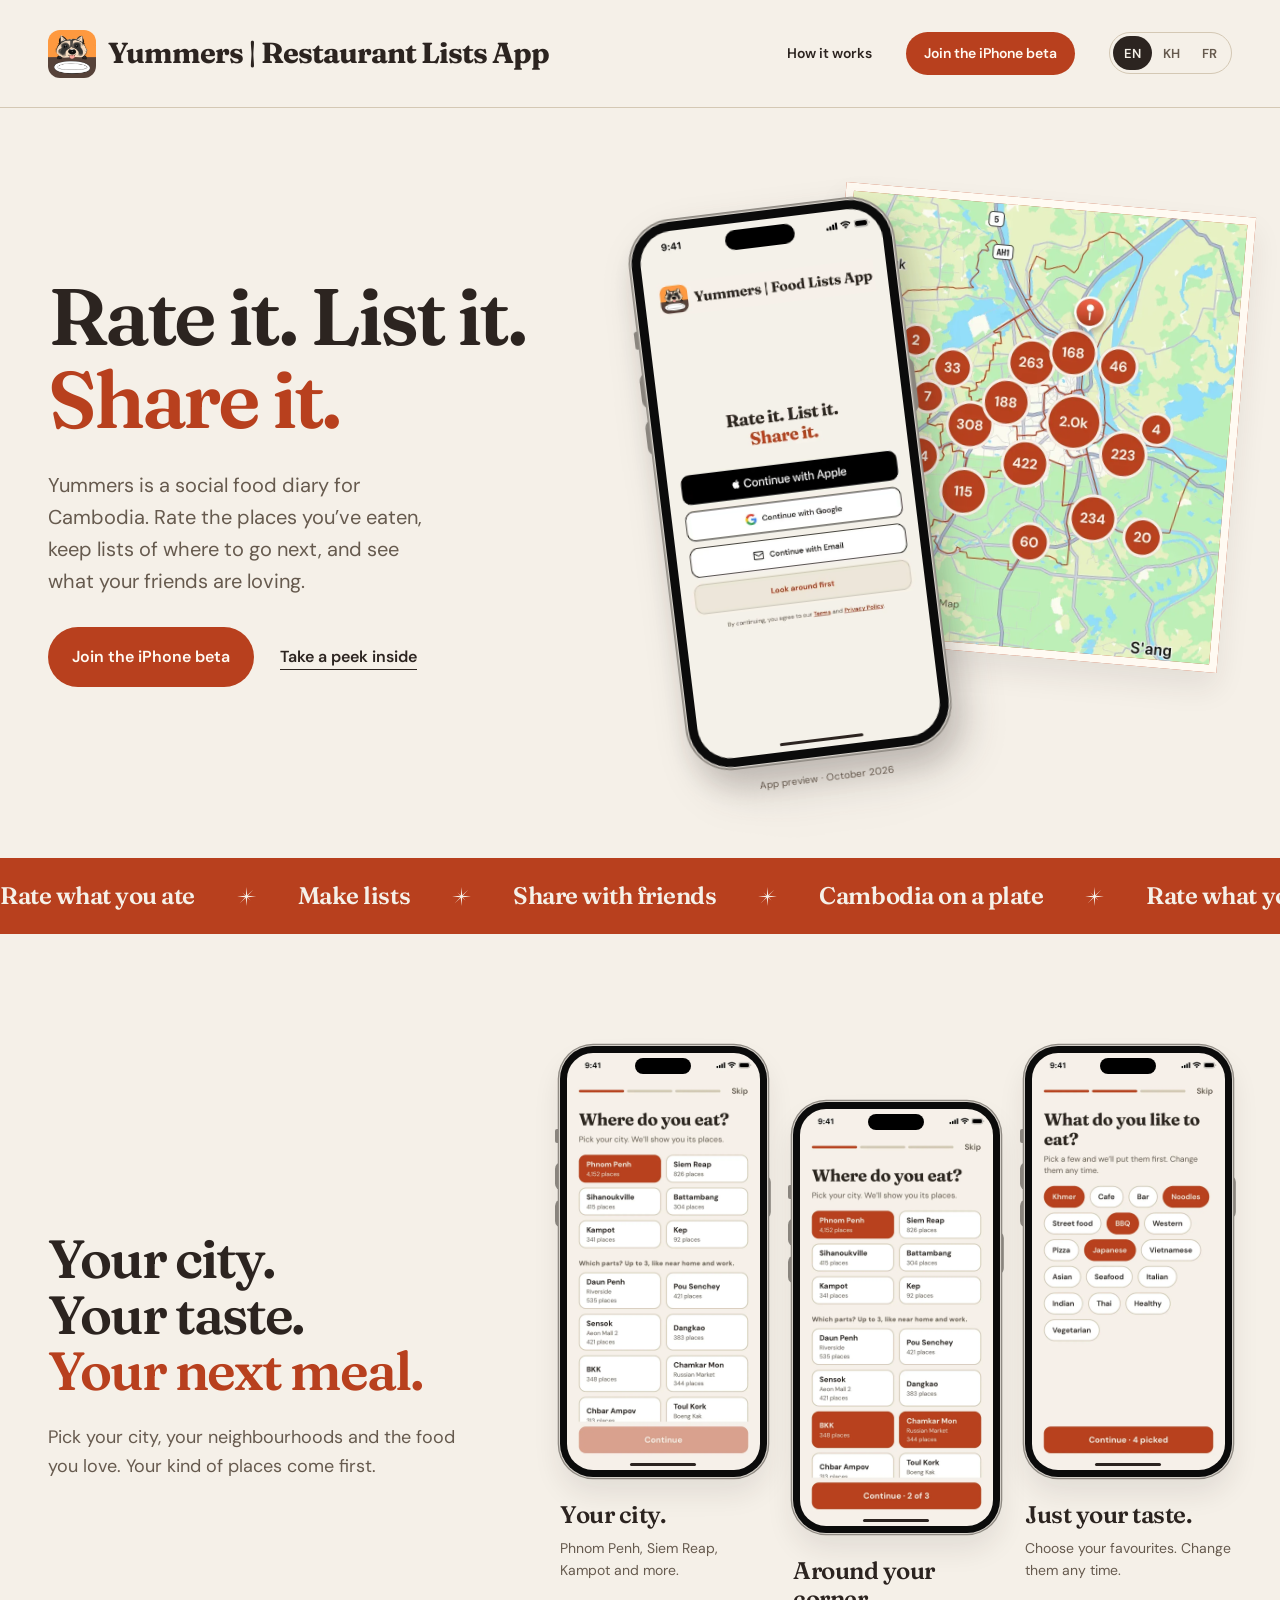
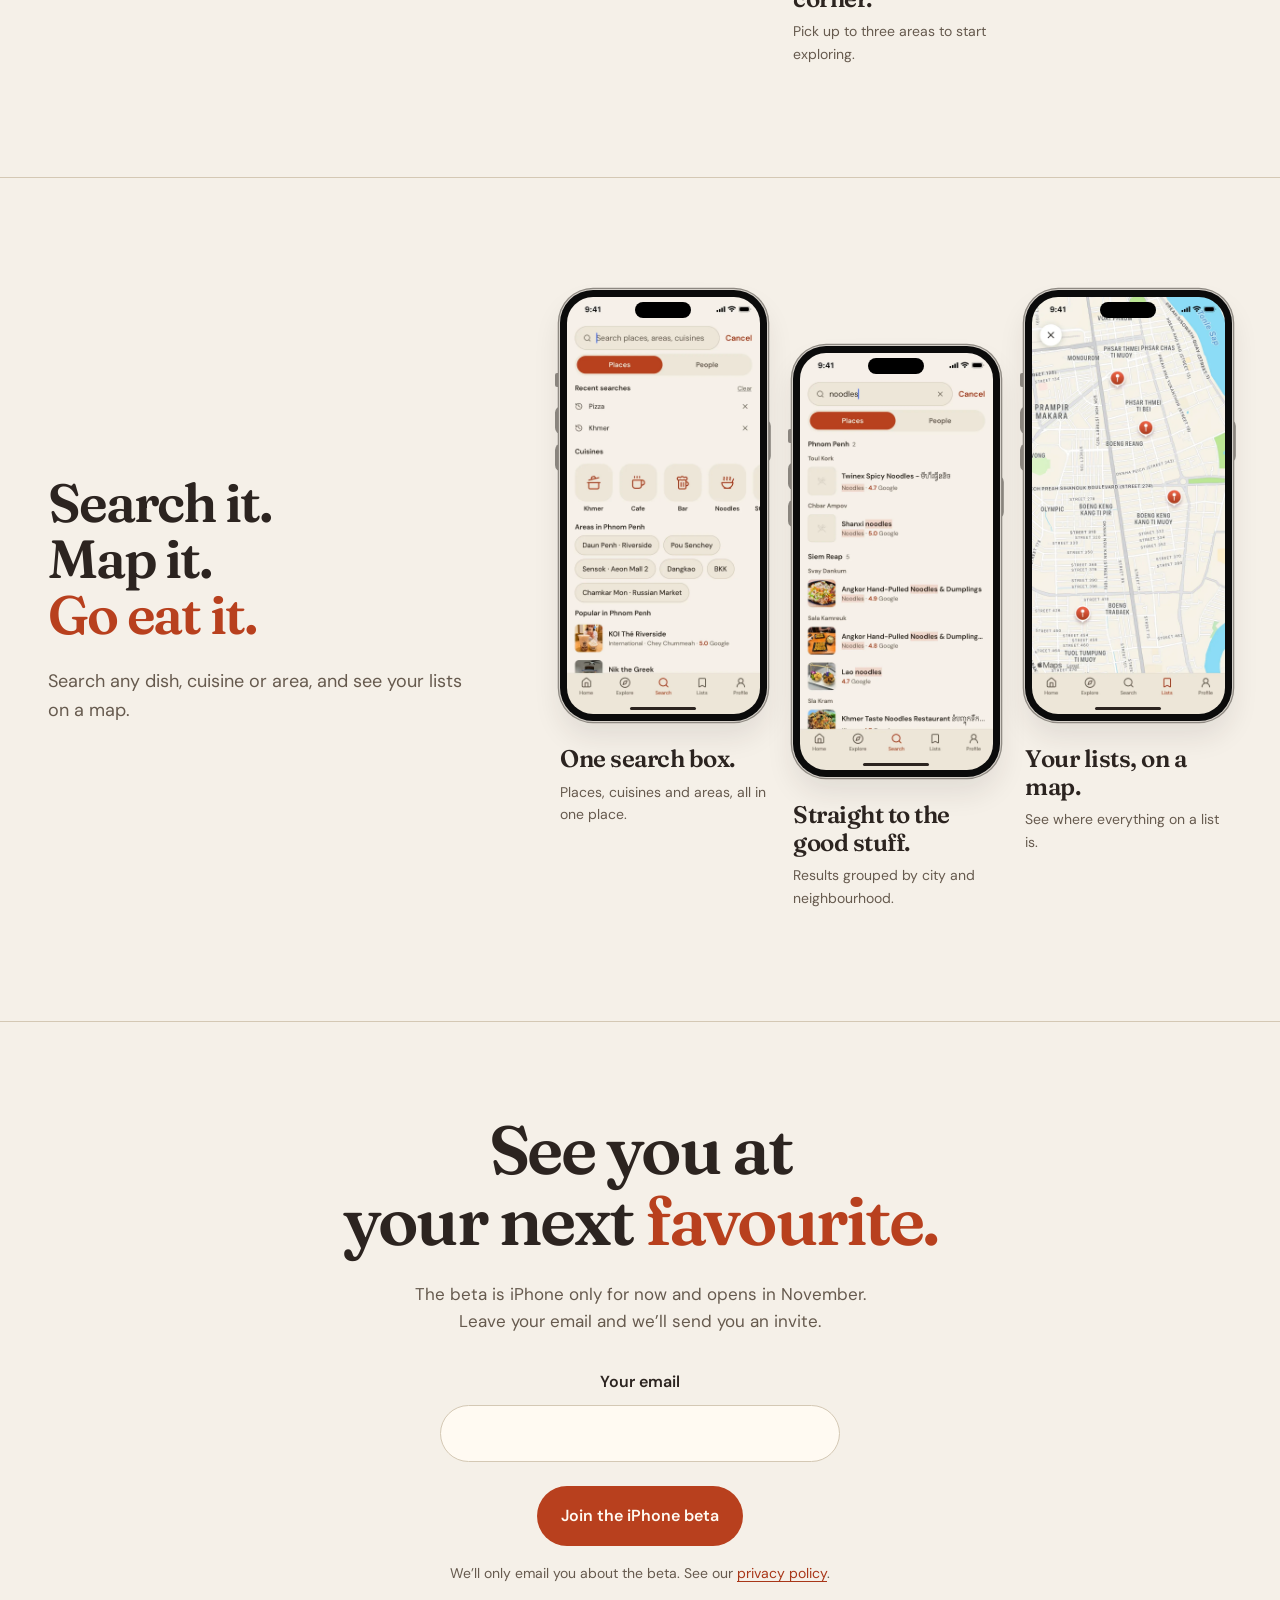
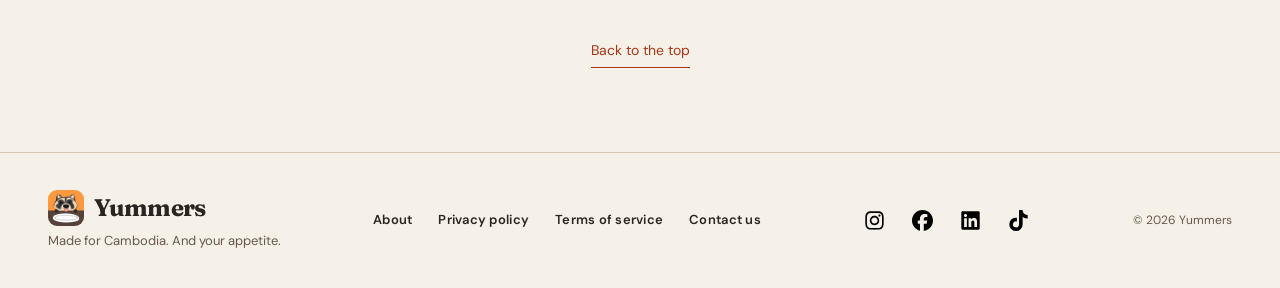
==== commit f8fcd217: "feat(site): say "Restaurant Lists" instead of "Food Lists" The owner asked for the change (2026-10-2" ====
--- a/index.html
+++ b/index.html
@@ -4,14 +4,14 @@
 <head>
     <meta charset="utf-8">
     <meta name="viewport" content="width=device-width,initial-scale=1">
-    <title>Yummers | Food Lists</title>
+    <title>Yummers | Restaurant Lists</title>
     <meta name="description"
         content="Yummers is a social food app in the making for Cambodia. Rate the places you've eaten, make lists, share them, and follow your friends' taste.">
     <link rel="canonical" href="https://yummersapp.com/">
     <meta name="theme-color" content="#b8401e">
     <meta property="og:type" content="website">
     <meta property="og:site_name" content="Yummers">
-    <meta property="og:title" content="Yummers | Food Lists">
+    <meta property="og:title" content="Yummers | Restaurant Lists">
     <meta property="og:description"
         content="Yummers is a social food app in the making for Cambodia. Rate the places you've eaten, make lists, share them, and follow your friends' taste.">
     <meta property="og:url" content="https://yummersapp.com/">
@@ -33,7 +33,7 @@
 
 <body><a class="skip" href="#main" data-i18n="skip">Skip to content</a>
     <header class="header wrap"><a href="#" class="brand" aria-label="Yummers home" data-i18n-aria="brandHome"><img class="brand-image"
-                src="assets/logo.png" alt="" width="48" height="48"><span class="brand-name">Yummers<span class="brand-tag"> | Food Lists App</span></span></a>
+                src="assets/logo.png" alt="" width="48" height="48"><span class="brand-name">Yummers<span class="brand-tag"> | Restaurant Lists App</span></span></a>
         <nav aria-label="Main navigation" data-i18n-aria="navMain"><a href="#preview" data-i18n="navHow">How it works</a><a
                 class="nav-status" href="#launch" data-i18n="navStatus">Join the iPhone beta</a><div class="lang-switch" role="group" aria-label="Language" data-i18n-aria="langGroup"><button type="button" data-lang="en" lang="en" aria-label="English" aria-pressed="true">EN</button><button type="button" data-lang="km" lang="km" aria-label="ខ្មែរ (Khmer)" aria-pressed="false">KH</button><button type="button" data-lang="fr" lang="fr" aria-label="Français (French)" aria-pressed="false">FR</button></div></nav>
     </header>
--- a/style.css
+++ b/style.css
@@ -94,8 +94,8 @@
     line-height: 1
 }
 
-/* The " | Food Lists App" after the name: dropped where it would wrap. */
-@media (max-width: 1000px) {
+/* The " | Restaurant Lists App" after the name: dropped where it would wrap. */
+@media (max-width: 1060px) {
     .brand-tag {
         display: none
     }
@@ -1111,7 +1111,7 @@
 .onboarding-screens figcaption { padding-top: 24px; }
 .onboarding-screens h3 { font: 600 24px/1.15 Fraunces, 'Noto Serif Khmer', Georgia, serif; letter-spacing: -.02em; }
 .onboarding-screens figcaption p { margin-top: 8px; font-size: 14px; color: var(--muted); }
-@media (max-width: 1000px) {
+@media (max-width: 1060px) {
     .onboarding { gap: 32px; grid-template-columns: .85fr 1.4fr; }
     .onboarding-screens { gap: 18px; }
 }
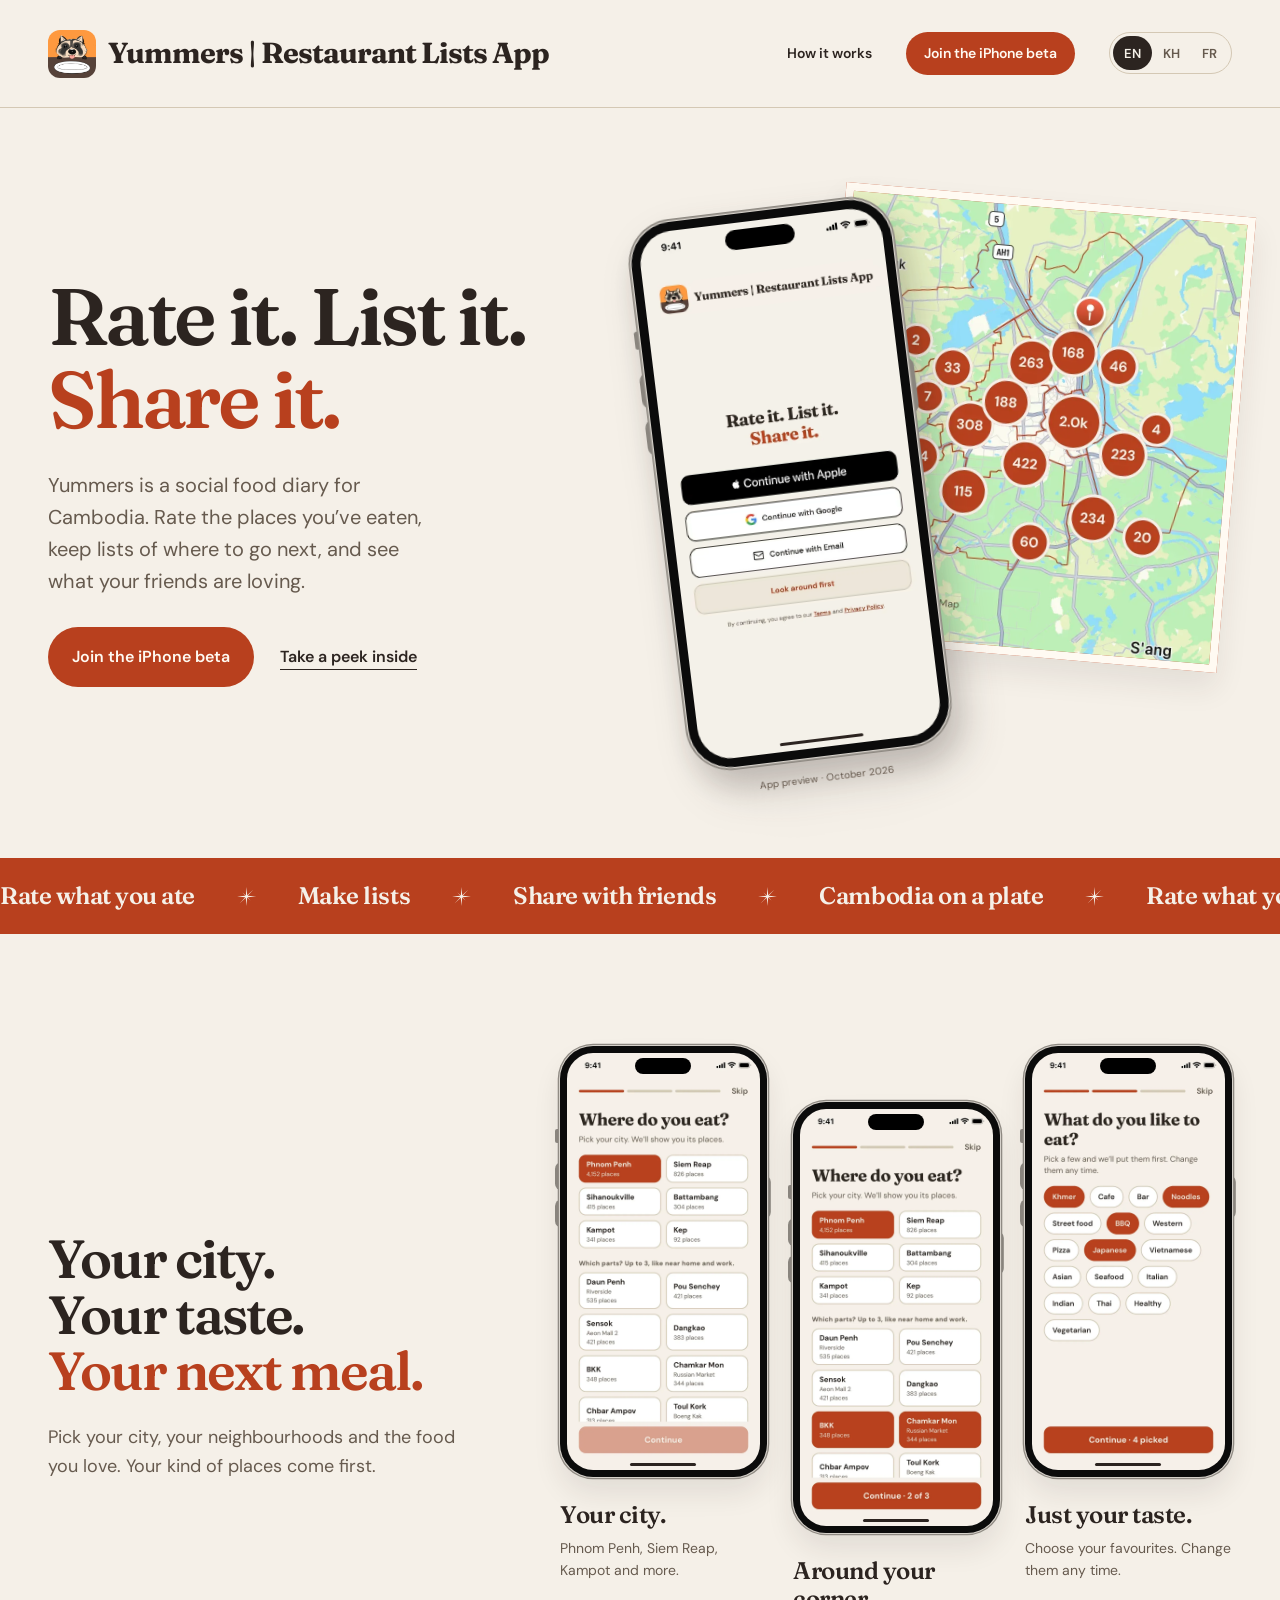
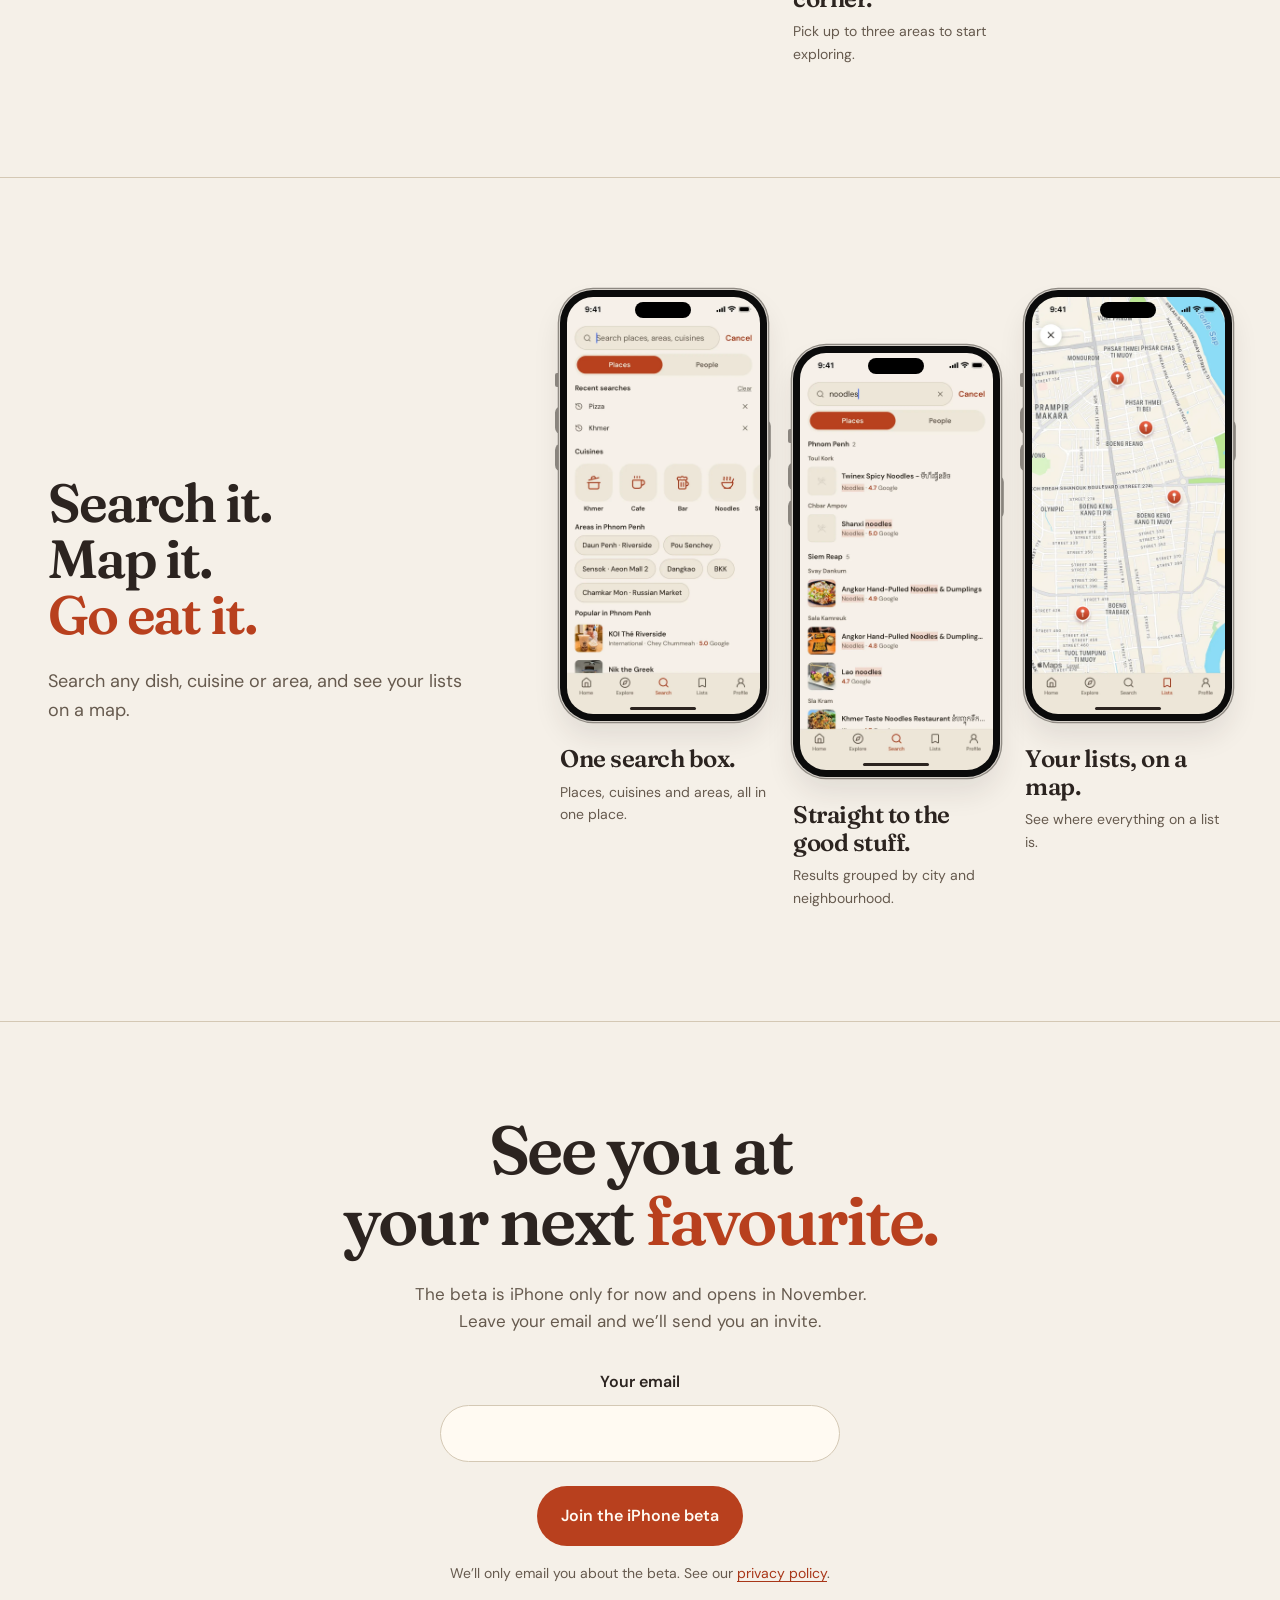
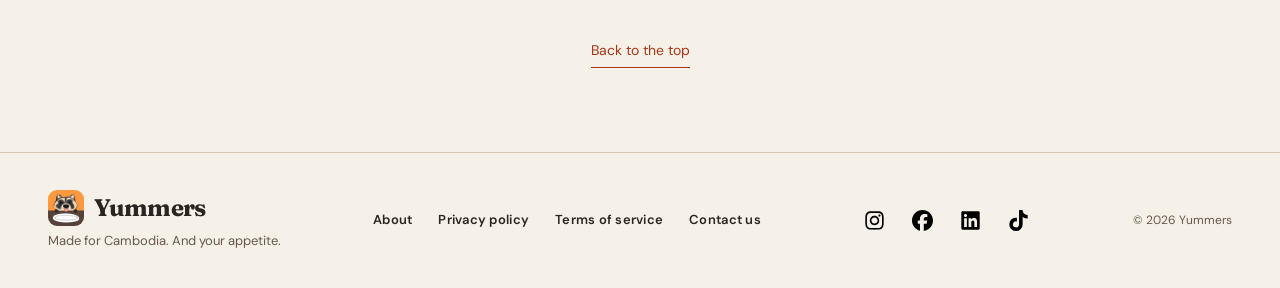
==== commit 7303463f: "feat(seo): search descriptions that say what Yummers is, and an FAQ The homepage, About and Contact " ====
--- a/index.html
+++ b/index.html
@@ -6,14 +6,14 @@
     <meta name="viewport" content="width=device-width,initial-scale=1">
     <title>Yummers | Restaurant Lists</title>
     <meta name="description"
-        content="Yummers is a social food app in the making for Cambodia. Rate the places you've eaten, make lists, share them, and follow your friends' taste.">
+        content="Rate the restaurants, cafés and street food you've eaten at in Cambodia, make lists of where to eat, and share them with friends. Yummers is free.">
     <link rel="canonical" href="https://yummersapp.com/">
     <meta name="theme-color" content="#b8401e">
     <meta property="og:type" content="website">
     <meta property="og:site_name" content="Yummers">
     <meta property="og:title" content="Yummers | Restaurant Lists">
     <meta property="og:description"
-        content="Yummers is a social food app in the making for Cambodia. Rate the places you've eaten, make lists, share them, and follow your friends' taste.">
+        content="Rate the restaurants, cafés and street food you've eaten at in Cambodia, make lists of where to eat, and share them with friends. Yummers is free.">
     <meta property="og:url" content="https://yummersapp.com/">
     <meta property="og:image" content="https://yummersapp.com/assets/share.jpg">
     <meta property="og:image:width" content="1200">
--- a/style.css
+++ b/style.css
@@ -990,6 +990,11 @@
     margin-top: 44px;
     margin-bottom: 12px;
     letter-spacing: -.03em
+}
+
+.legal h3 {
+    font-size: 19px;
+    margin-top: 28px
 }
 
 .legal p {
@@ -1111,7 +1116,7 @@
 .onboarding-screens figcaption { padding-top: 24px; }
 .onboarding-screens h3 { font: 600 24px/1.15 Fraunces, 'Noto Serif Khmer', Georgia, serif; letter-spacing: -.02em; }
 .onboarding-screens figcaption p { margin-top: 8px; font-size: 14px; color: var(--muted); }
-@media (max-width: 1060px) {
+@media (max-width: 1000px) {
     .onboarding { gap: 32px; grid-template-columns: .85fr 1.4fr; }
     .onboarding-screens { gap: 18px; }
 }
